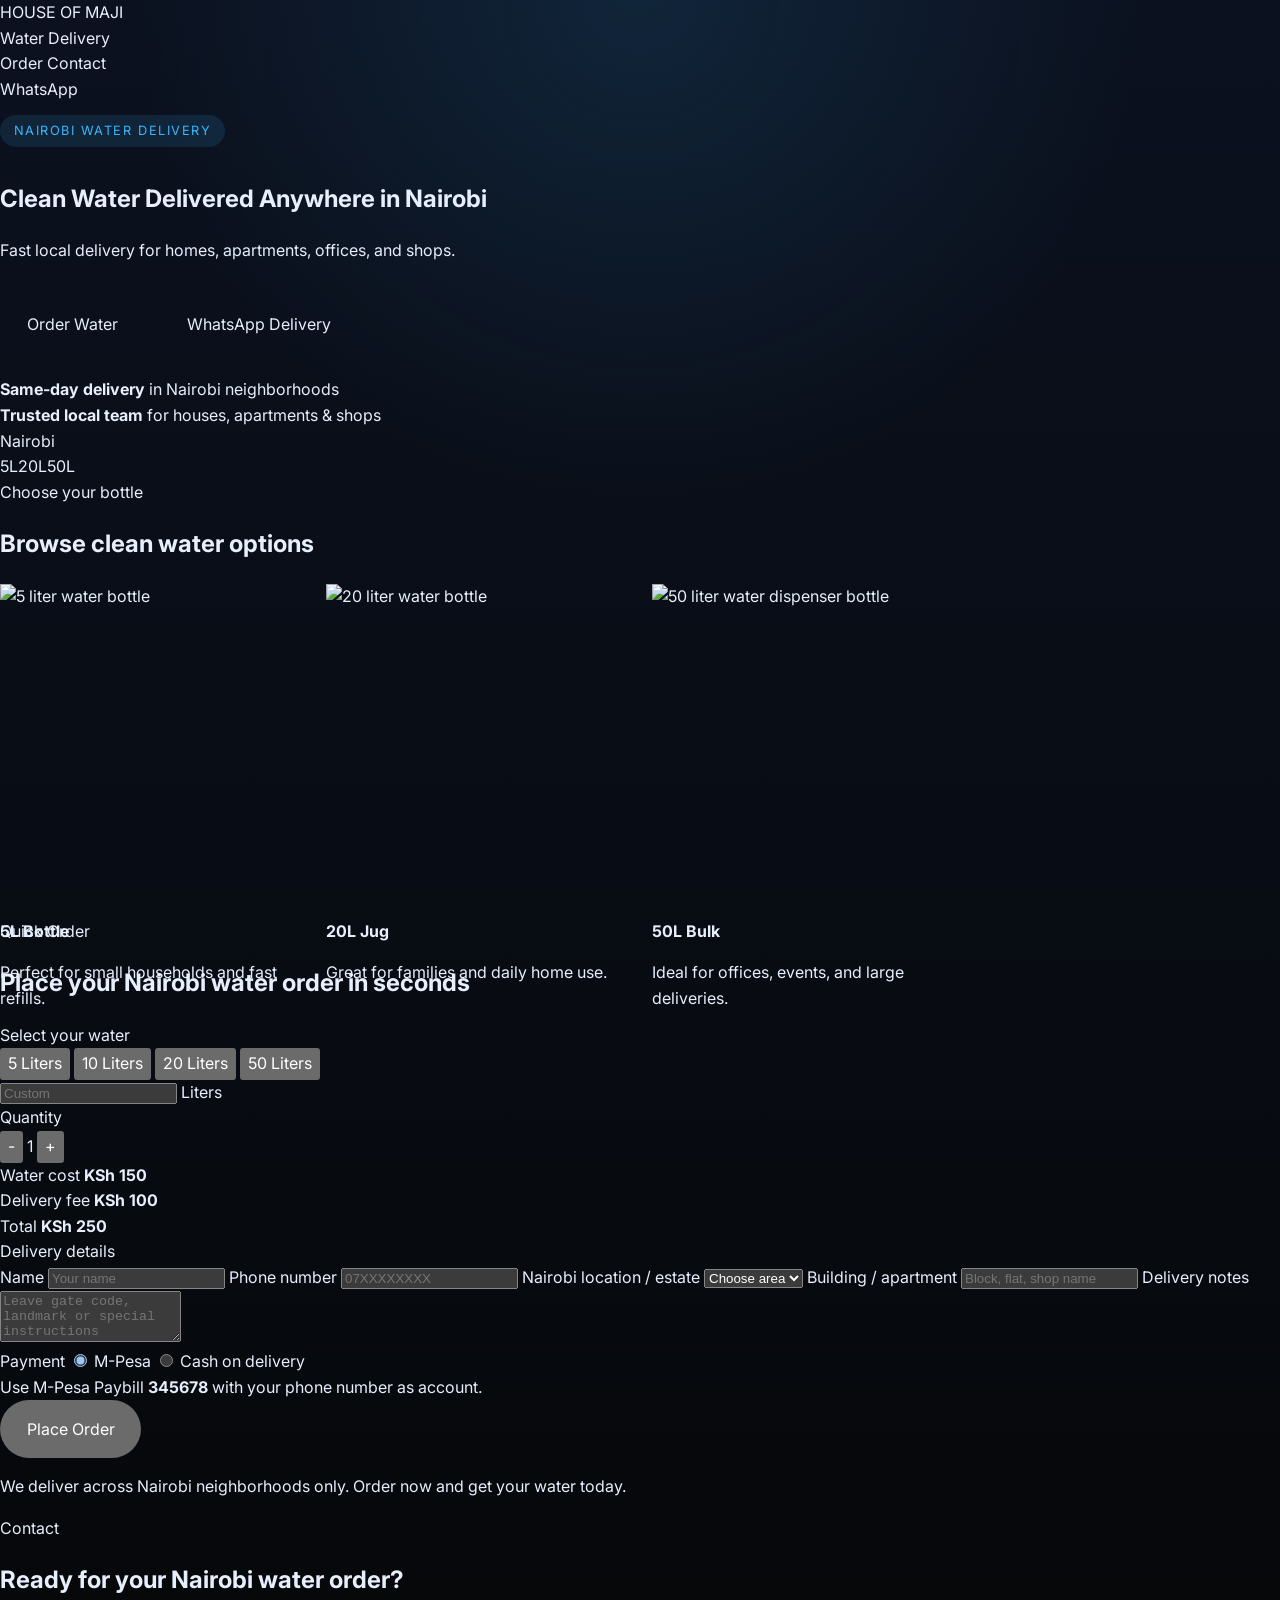
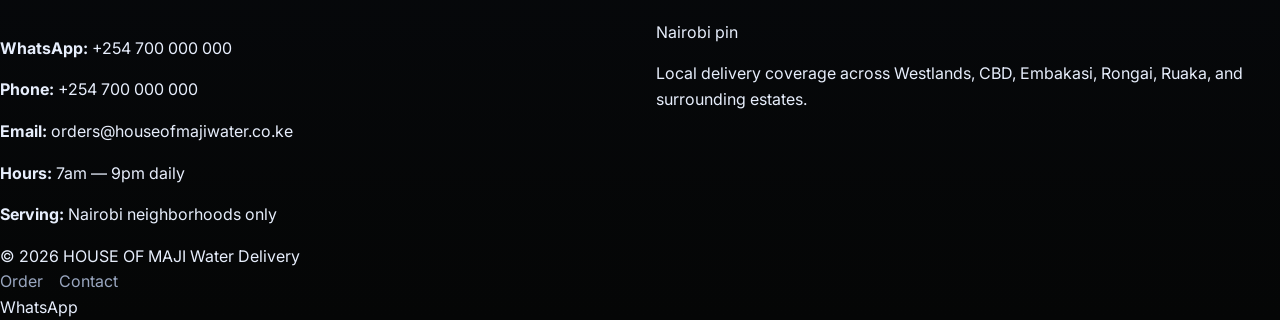
==== index.html @ 7a9619ed "first commit" ====
<!DOCTYPE html>
<html lang="en">
<head>
  <meta charset="UTF-8" />
  <meta name="viewport" content="width=device-width, initial-scale=1.0" />
  <meta name="description" content="Order clean water delivery across Nairobi with fast same-day service and easy M-Pesa or cash payment." />
  <title>HOUSE OF MAJI Water Delivery | Nairobi</title>
  <link rel="preconnect" href="https://fonts.googleapis.com" />
  <link rel="preconnect" href="https://fonts.gstatic.com" crossorigin />
  <link href="https://fonts.googleapis.com/css2?family=Inter:wght@400;500;600;700;800&display=swap" rel="stylesheet" />
  <link rel="stylesheet" href="styles.css" />
</head>
<body>
  <div class="page-shell">
    <header class="site-header">
      <div class="brand-row">
        <div class="brand-logo">HOUSE OF MAJI</div>
        <div class="brand-tag">Water Delivery</div>
      </div>
      <nav class="top-nav">
        <a href="#order">Order</a>
        <a href="#contact">Contact</a>
      </nav>
      <div class="header-actions">
        <a class="whatsapp-btn" href="https://wa.me/254700000000" target="_blank" rel="noreferrer">WhatsApp</a>
      </div>
    </header>

    <main>
      <section class="hero-section" id="hero">
        <div class="hero-copy">
          <p class="eyebrow">Nairobi water delivery</p>
          <h1>Clean Water Delivered Anywhere in Nairobi</h1>
          <p class="hero-text">Fast local delivery for homes, apartments, offices, and shops.</p>
          <div class="hero-actions">
            <a class="button primary" href="#order">Order Water</a>
            <a class="button secondary" href="https://wa.me/254700000000" target="_blank" rel="noreferrer">WhatsApp Delivery</a>
          </div>
          <div class="hero-highlights">
            <div><strong>Same-day delivery</strong> in Nairobi neighborhoods</div>
            <div><strong>Trusted local team</strong> for houses, apartments & shops</div>
          </div>
        </div>
        <div class="hero-visual">
          <div class="visual-card">
            <div class="visual-map">Nairobi</div>
            <div class="visual-packages">
              <span>5L</span><span>20L</span><span>50L</span>
            </div>
            <div class="visual-rider"></div>
          </div>
        </div>
      </section>

      <section class="gallery-section">
        <div class="section-heading">
          <span>Choose your bottle</span>
          <h2>Browse clean water options</h2>
        </div>
        <div class="gallery-grid">
          <article class="gallery-card active" data-liters="5">
            <img src="https://images.pexels.com/photos/1712110/pexels-photo-1712110.jpeg?auto=compress&cs=tinysrgb&w=800" alt="5 liter water bottle" loading="lazy" />
            <div class="gallery-copy">
              <strong>5L Bottle</strong>
              <p>Perfect for small households and fast refills.</p>
            </div>
          </article>
          <article class="gallery-card" data-liters="20">
            <img src="https://images.pexels.com/photos/265974/pexels-photo-265974.jpeg?auto=compress&cs=tinysrgb&w=800" alt="20 liter water bottle" loading="lazy" />
            <div class="gallery-copy">
              <strong>20L Jug</strong>
              <p>Great for families and daily home use.</p>
            </div>
          </article>
          <article class="gallery-card" data-liters="50">
            <img src="https://images.pexels.com/photos/163038/pexels-photo-163038.jpeg?auto=compress&cs=tinysrgb&w=800" alt="50 liter water dispenser bottle" loading="lazy" />
            <div class="gallery-copy">
              <strong>50L Bulk</strong>
              <p>Ideal for offices, events, and large deliveries.</p>
            </div>
          </article>
        </div>
      </section>

      <section class="order-section" id="order">
        <div class="section-heading">
          <span>Quick Order</span>
          <h2>Place your Nairobi water order in seconds</h2>
        </div>
        <div class="order-grid">
          <div class="order-panel glass-card">
            <div class="panel-title">Select your water</div>
            <div class="liters-grid">
              <button class="liters-btn active" data-liters="5">5 Liters</button>
              <button class="liters-btn" data-liters="10">10 Liters</button>
              <button class="liters-btn" data-liters="20">20 Liters</button>
              <button class="liters-btn" data-liters="50">50 Liters</button>
              <div class="custom-field">
                <input type="number" id="customLiters" min="1" placeholder="Custom" />
                <span>Liters</span>
              </div>
            </div>
            <div class="quantity-control">
              <span>Quantity</span>
              <div>
                <button class="qty-btn" id="qtyMinus">-</button>
                <span id="qtyValue">1</span>
                <button class="qty-btn" id="qtyPlus">+</button>
              </div>
            </div>

            <div class="price-summary">
              <div>
                <span>Water cost</span>
                <strong id="waterPrice">KSh 150</strong>
              </div>
              <div>
                <span>Delivery fee</span>
                <strong id="deliveryFee">KSh 100</strong>
              </div>
              <div class="total-row">
                <span>Total</span>
                <strong id="orderTotal">KSh 250</strong>
              </div>
            </div>
          </div>

          <form class="form-panel glass-card" id="orderForm">
            <div class="panel-title">Delivery details</div>
            <label>
              Name
              <input type="text" id="customerName" placeholder="Your name" required />
            </label>
            <label>
              Phone number
              <input type="tel" id="customerPhone" placeholder="07XXXXXXXX" required />
            </label>
            <label>
              Nairobi location / estate
              <select id="locationSelect" required>
                <option value="">Choose area</option>
                <option>Westlands</option>
                <option>Kilimani</option>
                <option>Kileleshwa</option>
                <option>Kasarani</option>
                <option>Embakasi</option>
                <option>Rongai</option>
                <option>South B</option>
                <option>South C</option>
                <option>Ruaka</option>
                <option>Ruiru</option>
                <option>Syokimau</option>
                <option>Kitengela</option>
              </select>
            </label>
            <label>
              Building / apartment
              <input type="text" id="buildingInfo" placeholder="Block, flat, shop name" />
            </label>
            <label>
              Delivery notes
              <textarea id="deliveryNotes" rows="3" placeholder="Leave gate code, landmark or special instructions"></textarea>
            </label>

            <div class="payment-options">
              <span>Payment</span>
              <label class="option-label"><input type="radio" name="payment" value="mpesa" checked /> M-Pesa</label>
              <label class="option-label"><input type="radio" name="payment" value="cash" /> Cash on delivery</label>
            </div>
            <div class="payment-info" id="paymentInfo">
              Use M-Pesa Paybill <strong>345678</strong> with your phone number as account.
            </div>

            <button type="submit" class="button primary full">Place Order</button>
            <p class="order-note">We deliver across Nairobi neighborhoods only. Order now and get your water today.</p>
            <div id="orderFeedback" class="order-feedback"></div>
          </form>
        </div>
      </section>

      <section class="contact-section" id="contact">
        <div class="section-heading">
          <span>Contact</span>
          <h2>Ready for your Nairobi water order?</h2>
        </div>
        <div class="contact-grid glass-card">
          <div>
            <p><strong>WhatsApp:</strong> <a href="https://wa.me/254700000000" target="_blank" rel="noreferrer">+254 700 000 000</a></p>
            <p><strong>Phone:</strong> +254 700 000 000</p>
            <p><strong>Email:</strong> orders@houseofmajiwater.co.ke</p>
            <p><strong>Hours:</strong> 7am — 9pm daily</p>
            <p><strong>Serving:</strong> Nairobi neighborhoods only</p>
          </div>
          <div class="contact-map">
            <div class="map-pin-large">Nairobi pin</div>
            <p>Local delivery coverage across Westlands, CBD, Embakasi, Rongai, Ruaka, and surrounding estates.</p>
          </div>
        </div>
      </section>

    </main>

    <footer class="site-footer">
      <div>© 2026 HOUSE OF MAJI Water Delivery</div>
      <div class="footer-links">
        <a href="#order">Order</a>
        <a href="#contact">Contact</a>
      </div>
    </footer>

    <a class="floating-whatsapp" href="https://wa.me/254700000000" target="_blank" rel="noreferrer">WhatsApp</a>
  </div>
  <script src="script.js"></script>
</body>
</html>
---- styles.css ----
* {
  box-sizing: border-box;
}

:root {
  color-scheme: dark;
  font-family: 'Inter', sans-serif;
  background: #050606;
  color: #e7eefc;
  font-size: 16px;
  line-height: 1.6;
  --bg: #050606;
  --surface: rgba(18,24,36,0.95);
  --surface-soft: rgba(25,32,48,0.85);
  --text: #f4f8ff;
  --muted: #9aa7c0;
  --accent: #38b6ff;
  --accent-soft: rgba(56,182,255,0.18);
  --border: rgba(255,255,255,0.08);
}

html {
  scroll-behavior: smooth;
}

body {
  margin: 0;
  min-height: 100vh;
  background: radial-gradient(circle at top, rgba(56,182,255,0.12), transparent 25%), linear-gradient(180deg, #0b111f 0%, #050606 100%);
}

img {
  max-width: 100%;
  display: block;
}

a {
  color: inherit;
  text-decoration: none;
}

button,
a.button {
  font: inherit;
}

.container {
  width: min(1120px, calc(100% - 2rem));
  margin: 0 auto;
}

.topbar {
  position: sticky;
  top: 0;
  z-index: 20;
  backdrop-filter: blur(18px);
  background: rgba(5,6,6,0.88);
  border-bottom: 1px solid rgba(255,255,255,0.08);
}

.header-inner {
  display: flex;
  align-items: center;
  justify-content: space-between;
  gap: 1rem;
  padding: 1rem 0;
}

.brand {
  font-family: 'Space Grotesk', sans-serif;
  font-size: 1.2rem;
  letter-spacing: 0.15em;
  text-transform: uppercase;
  color: #ffffff;
}

.nav-links {
  display: flex;
  gap: 1.4rem;
  flex-wrap: wrap;
  align-items: center;
}

.nav-links a {
  color: var(--muted);
  transition: color 0.25s ease;
}

.nav-links a:hover {
  color: var(--accent);
}

button.button,
a.button {
  display: inline-flex;
  align-items: center;
  justify-content: center;
  padding: 0.95rem 1.6rem;
  border-radius: 999px;
  border: 1px solid transparent;
  transition: transform 0.25s ease, background 0.25s ease, border-color 0.25s ease;
  cursor: pointer;
}

.button-primary {
  background: linear-gradient(135deg, #2a92ff, #3dd1ff);
  color: #03060a;
}

.button-primary:hover {
  transform: translateY(-1px);
}

.button-secondary {
  background: transparent;
  border-color: rgba(56,182,255,0.28);
  color: var(--text);
}

.button-outline {
  background: transparent;
  border-color: rgba(255,255,255,0.16);
  color: var(--text);
}

.hero {
  padding: 6rem 0 4rem;
}

.hero-grid {
  display: grid;
  grid-template-columns: 1.1fr 0.9fr;
  gap: 2rem;
  align-items: center;
}

.eyebrow {
  display: inline-flex;
  padding: 0.35rem 0.85rem;
  border-radius: 999px;
  background: rgba(56,182,255,0.12);
  color: var(--accent);
  letter-spacing: 0.12em;
  text-transform: uppercase;
  font-size: 0.8rem;
}

.hero h1 {
  margin: 1.2rem 0 1rem;
  font-size: clamp(3rem, 5vw, 4.5rem);
  line-height: 0.95;
  letter-spacing: -0.04em;
}

.hero p {
  max-width: 34rem;
  color: var(--muted);
  font-size: 1.05rem;
}

.hero-actions {
  display: flex;
  flex-wrap: wrap;
  gap: 1rem;
  margin: 2rem 0 1.5rem;
}

.hero-features {
  display: grid;
  gap: 0.85rem;
  color: var(--muted);
}

.hero-features div {
  display: flex;
  gap: 0.75rem;
  align-items: center;
}

.hero-features div::before {
  content: '';
  width: 0.5rem;
  height: 0.5rem;
  border-radius: 50%;
  background: var(--accent);
}

.hero-card {
  background: var(--surface);
  border: 1px solid rgba(255,255,255,0.08);
  border-radius: 28px;
  overflow: hidden;
  box-shadow: 0 40px 70px rgba(0,0,0,0.35);
  transition: transform 0.35s ease;
}

.hero-card:hover {
  transform: translateY(-6px);
}

.hero-card-image {
  position: relative;
  overflow: hidden;
}

.hero-card-image img {
  width: 100%;
  height: 100%;
  object-fit: cover;
  display: block;
}

.hero-card-stats {
  display: grid;
  gap: 0.75rem;
  padding: 1.4rem 1.5rem;
  background: rgba(8,11,18,0.95);
}

.hero-card-stats div {
  display: flex;
  justify-content: space-between;
  color: var(--text);
  font-weight: 500;
}

.section {
  padding: 5rem 0;
}

.section-light {
  background: #070a0f;
}

.section-dark {
  background: #050606;
}

.section-panel {
  background: #070a0f;
}

.section-head {
  text-align: center;
  max-width: 760px;
  margin: 0 auto 3rem;
}

.section-head span {
  display: block;
  color: var(--accent);
  text-transform: uppercase;
  letter-spacing: 0.2em;
  font-size: 0.8rem;
}

.section-head h2 {
  margin: 1rem 0 0.75rem;
  font-size: clamp(2rem, 3vw, 3rem);
}

.section-head p {
  color: var(--muted);
}

.services-grid,
.pricing-grid,
.testimonials-grid,
.gallery-grid {
  display: grid;
  gap: 1.5rem;
}

.services-grid {
  grid-template-columns: repeat(auto-fit, minmax(220px, 1fr));
}

.service-card {
  padding: 1.8rem;
  border-radius: 24px;
  background: rgba(255,255,255,0.02);
  border: 1px solid rgba(255,255,255,0.06);
  box-shadow: inset 0 0 0 1px rgba(255,255,255,0.02);
  transition: transform 0.28s ease, border-color 0.28s ease;
}

.service-card:hover {
  transform: translateY(-5px);
  border-color: rgba(56,182,255,0.28);
}

.service-card h3 {
  margin-top: 0;
}

.service-card p {
  color: var(--muted);
}

.about-grid {
  display: grid;
  grid-template-columns: 1.2fr 0.8fr;
  gap: 2rem;
  align-items: center;
}

.about-grid span,
.contact-card span {
  display: inline-flex;
  margin-bottom: 0.9rem;
  color: var(--accent);
  text-transform: uppercase;
  letter-spacing: 0.18em;
  font-size: 0.75rem;
}

.about-grid h2,
.contact-card h2 {
  margin: 0;
  font-size: clamp(2rem, 3vw, 2.8rem);
}

.about-grid p {
  color: var(--muted);
  max-width: 38rem;
}

.about-quickstats {
  display: grid;
  gap: 1rem;
}

.about-quickstats div {
  padding: 1.5rem;
  border-radius: 20px;
  background: rgba(255,255,255,0.03);
  border: 1px solid rgba(255,255,255,0.08);
}

.about-quickstats strong {
  display: block;
  font-size: 2rem;
  color: #ffffff;
}

.about-quickstats span {
  color: var(--muted);
}

.pricing-grid {
  grid-template-columns: repeat(auto-fit, minmax(180px, 1fr));
}

.pricing-card {
  padding: 1.8rem;
  border-radius: 24px;
  background: linear-gradient(180deg, rgba(255,255,255,0.04), rgba(255,255,255,0.02));
  border: 1px solid rgba(255,255,255,0.08);
  transition: transform 0.25s ease;
}

.pricing-card:hover {
  transform: translateY(-4px);
}

.pricing-card h3 {
  margin-bottom: 0.8rem;
}

.pricing-card p {
  color: var(--muted);
}

.gallery-grid {
  grid-template-columns: repeat(4, minmax(0, 1fr));
}

.gallery-grid figure {
  margin: 0;
  overflow: hidden;
  border-radius: 24px;
  background: #0d1320;
  position: relative;
}

.gallery-grid img {
  width: 100%;
  height: 100%;
  aspect-ratio: 4 / 3;
  object-fit: cover;
  transition: transform 0.4s ease;
}

.gallery-grid figure:hover img {
  transform: scale(1.05);
}

.gallery-grid figcaption {
  position: absolute;
  left: 1rem;
  bottom: 1rem;
  font-size: 0.95rem;
  color: #fff;
  background: rgba(0,0,0,0.42);
  padding: 0.55rem 0.9rem;
  border-radius: 999px;
}

.testimonials-grid {
  grid-template-columns: repeat(auto-fit, minmax(240px, 1fr));
}

.testimonial-card {
  background: rgba(255,255,255,0.02);
  border: 1px solid rgba(255,255,255,0.08);
  border-radius: 24px;
  padding: 2rem;
  color: var(--muted);
  transition: transform 0.25s ease;
}

.testimonial-card:hover {
  transform: translateY(-4px);
}

.testimonial-card p {
  margin: 0 0 1.2rem;
  color: #f0f5ff;
}

.testimonial-card strong {
  display: block;
  color: var(--text);
}

.contact-grid {
  display: grid;
  grid-template-columns: 1fr 1fr;
  gap: 2rem;
}

.contact-card {
  padding: 2rem;
  border-radius: 28px;
  background: rgba(255,255,255,0.03);
  border: 1px solid rgba(255,255,255,0.08);
}

.contact-card h2 {
  margin-bottom: 1rem;
}

.contact-card p {
  color: var(--muted);
  max-width: 32rem;
}

.contact-details {
  display: grid;
  gap: 1rem;
  margin-top: 1.8rem;
}

.contact-details div {
  display: grid;
  gap: 0.3rem;
}

.contact-details strong {
  color: #ffffff;
}

.contact-details a,
.contact-details span {
  color: var(--muted);
}

.map-frame {
  min-height: 420px;
  border-radius: 28px;
  overflow: hidden;
  border: 1px solid rgba(255,255,255,0.08);
}

.map-frame iframe {
  width: 100%;
  height: 100%;
  border: 0;
}

.whatsapp-float {
  position: fixed;
  right: 1.25rem;
  bottom: 1.25rem;
  z-index: 25;
  background: linear-gradient(135deg, #2a92ff, #3dd1ff);
  color: #03060a;
  border-radius: 999px;
  padding: 0.95rem 1.2rem;
  text-transform: uppercase;
  font-size: 0.9rem;
  letter-spacing: 0.08em;
  box-shadow: 0 20px 45px rgba(0,0,0,0.25);
}

.footer {
  padding: 2rem 0 1rem;
}

.footer-grid {
  display: grid;
  gap: 1.5rem;
  grid-template-columns: 1.4fr 1fr 1fr;
  align-items: start;
}

.footer-grid p {
  max-width: 28rem;
  color: var(--muted);
}

.footer-links,
.social-links {
  display: flex;
  flex-wrap: wrap;
  gap: 1rem;
}

.footer-links a,
.social-links a {
  color: var(--muted);
}

.footer-links a:hover,
.social-links a:hover {
  color: var(--accent);
}

.footer-note {
  margin-top: 1.5rem;
  text-align: center;
  color: var(--muted);
}

.loader {
  position: fixed;
  inset: 0;
  z-index: 999;
  display: flex;
  flex-direction: column;
  align-items: center;
  justify-content: center;
  gap: 1rem;
  background: #050606;
  color: var(--text);
  transition: opacity 0.45s ease, visibility 0.45s ease;
}

.loader-hidden {
  opacity: 0;
  visibility: hidden;
}

.loader-ring {
  width: 4rem;
  height: 4rem;
  border: 4px solid rgba(255,255,255,0.08);
  border-top-color: var(--accent);
  border-radius: 50%;
  animation: spin 1.1s linear infinite;
}

@keyframes spin {
  to { transform: rotate(360deg); }
}

@media (max-width: 980px) {
  .hero-grid,
  .about-grid,
  .contact-grid {
    grid-template-columns: 1fr;
  }

  .gallery-grid {
    grid-template-columns: repeat(2, minmax(0, 1fr));
  }
}

@media (max-width: 720px) {
  .header-inner {
    flex-direction: column;
    align-items: stretch;
  }

  .nav-links {
    justify-content: center;
  }

  .button-primary,
  .button-secondary,
  .button-outline {
    width: 100%;
  }

  .section {
    padding: 3.5rem 0;
  }

  .services-grid,
  .pricing-grid,
  .testimonials-grid {
    grid-template-columns: 1fr;
  }

  .gallery-grid {
    grid-template-columns: 1fr;
  }

  .footer-grid {
    grid-template-columns: 1fr;
  }
}
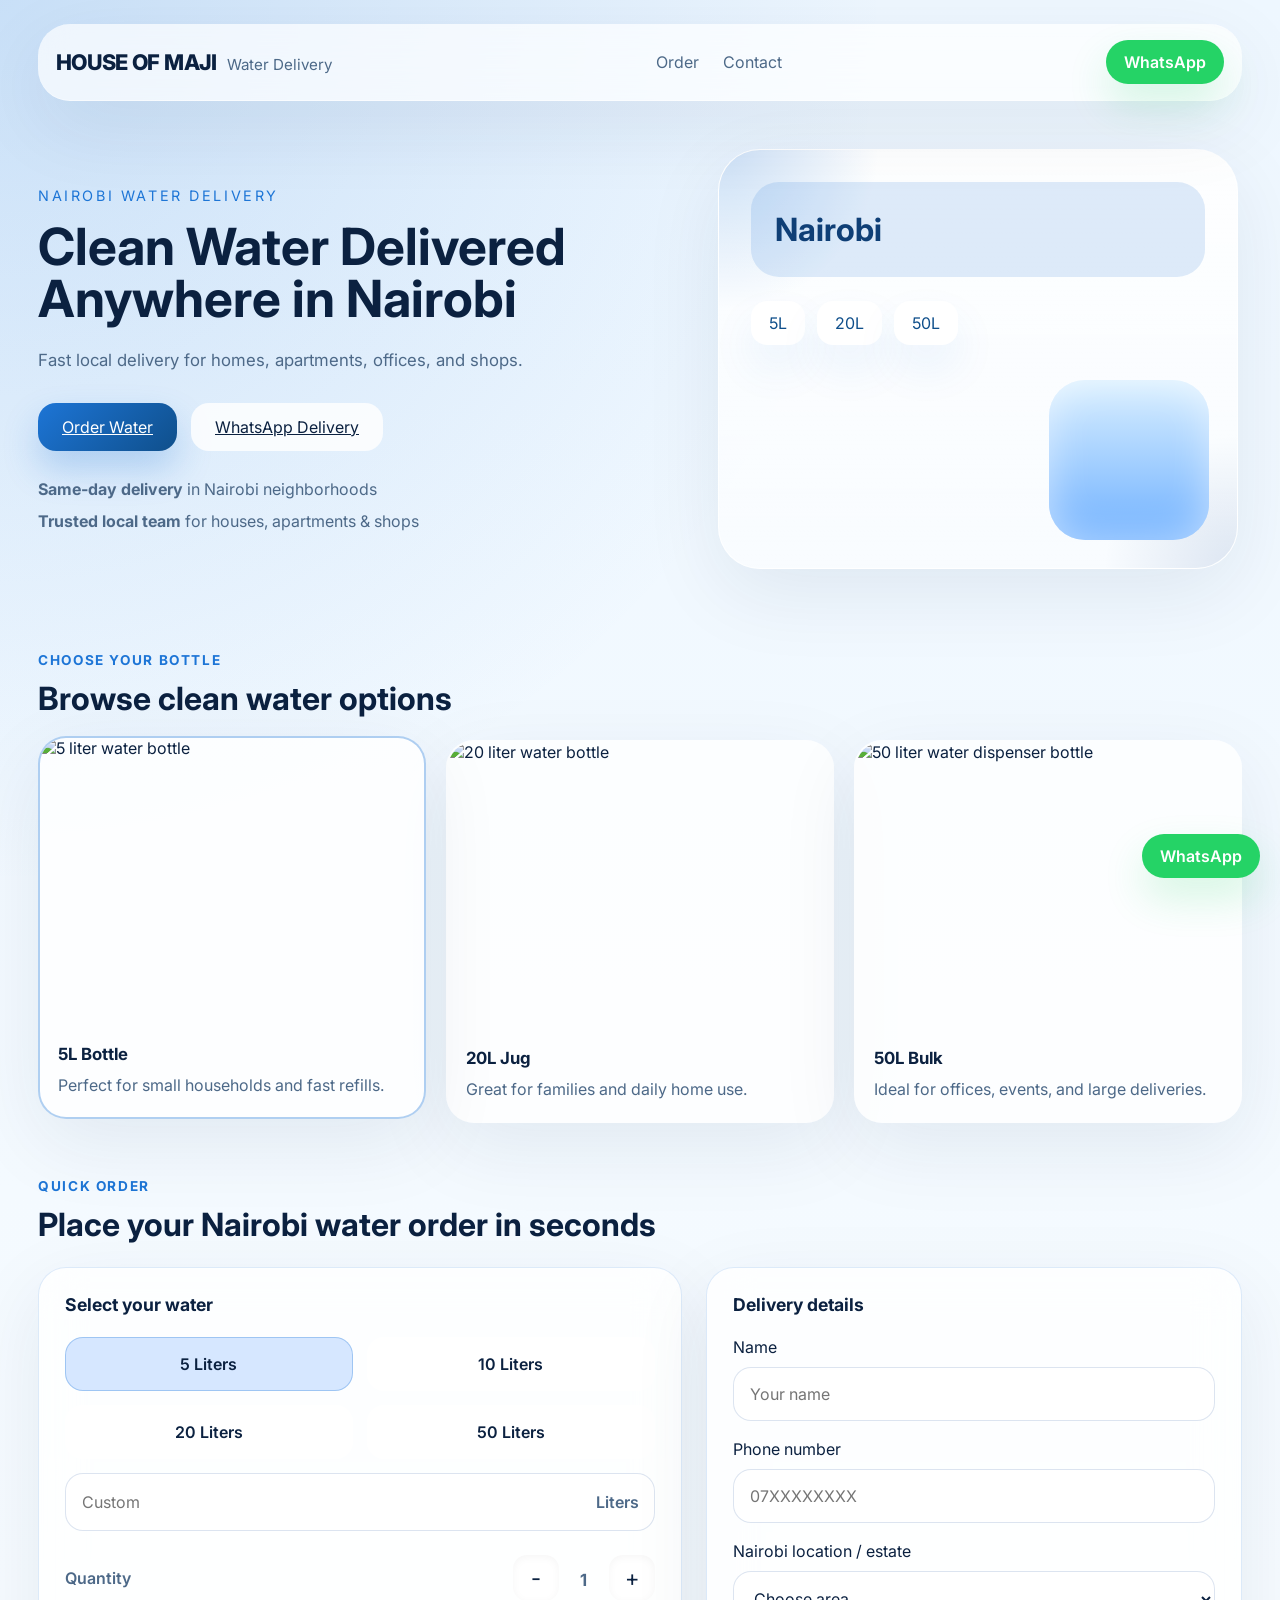
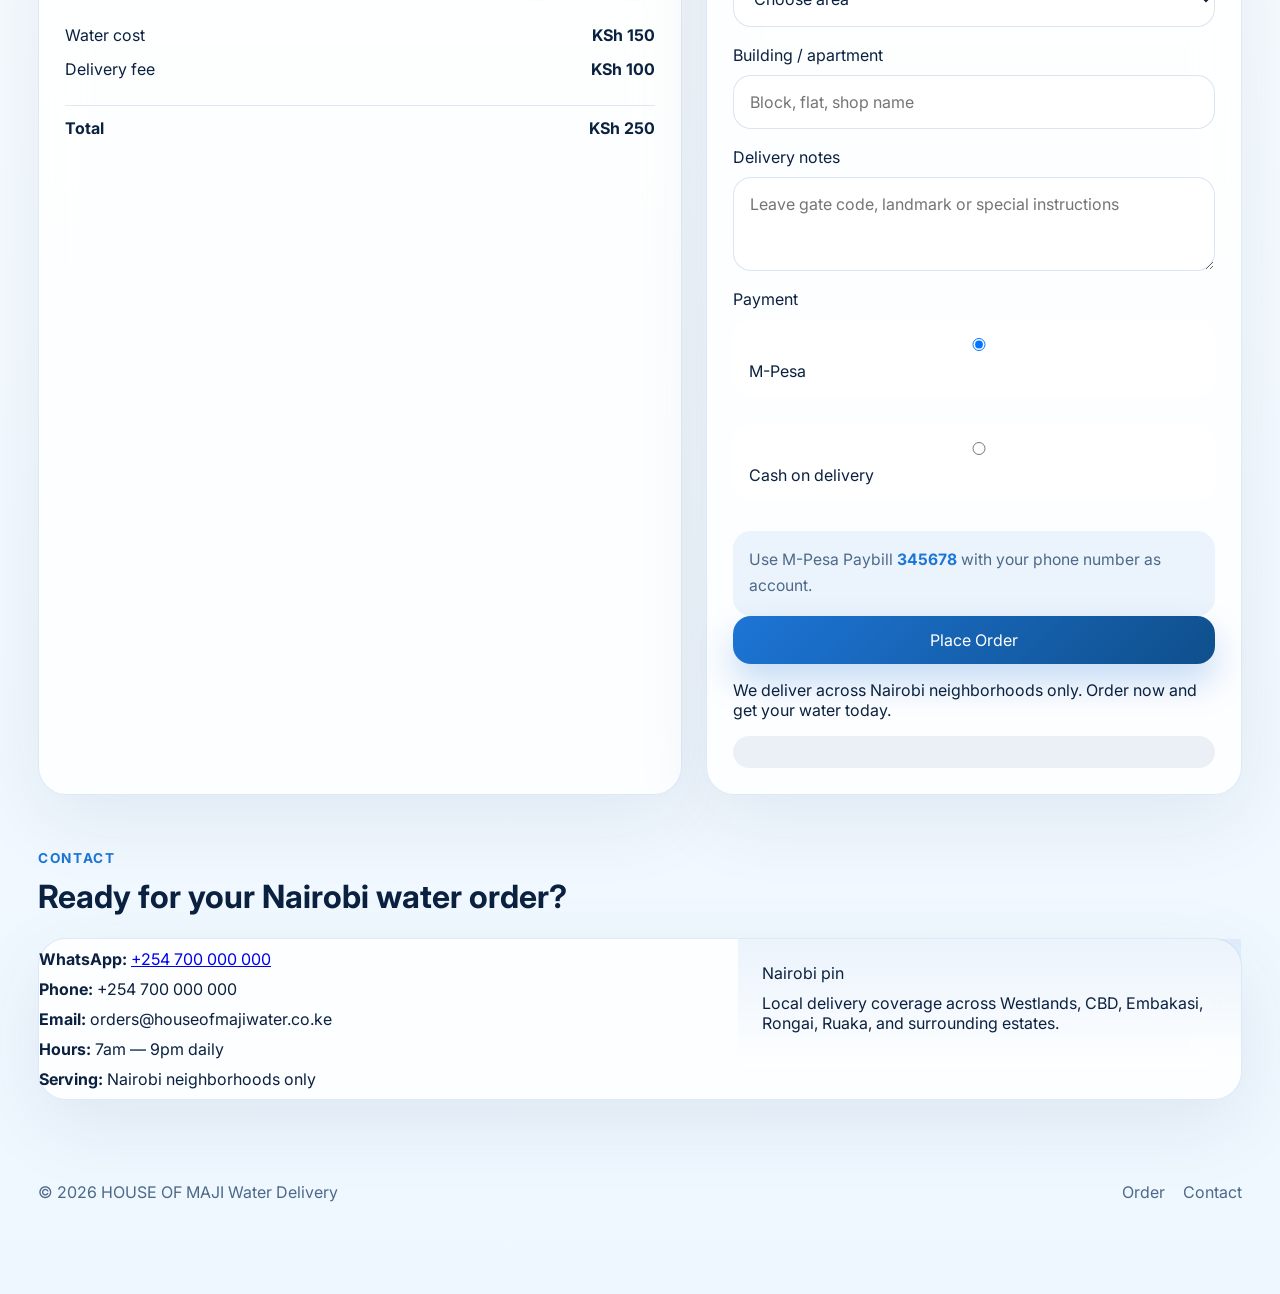
==== commit 78a91336: "update" ====
--- a/index.html
+++ b/index.html
@@ -66,7 +66,7 @@
             </div>
           </article>
           <article class="gallery-card" data-liters="20">
-            <img src="https://images.pexels.com/photos/265974/pexels-photo-265974.jpeg?auto=compress&cs=tinysrgb&w=800" alt="20 liter water bottle" loading="lazy" />
+            <img src="" alt="20 liter water bottle" loading="lazy" />
             <div class="gallery-copy">
               <strong>20L Jug</strong>
               <p>Great for families and daily home use.</p>
--- a/styles.css
+++ b/styles.css
@@ -1,622 +1,614 @@
+:root {
+  color-scheme: light;
+  --bg: #eef7ff;
+  --surface: rgba(255, 255, 255, 0.82);
+  --surface-strong: rgba(255, 255, 255, 0.95);
+  --text: #0b2140;
+  --text-muted: #4d6988;
+  --primary: #1d75d6;
+  --primary-soft: #d6e7ff;
+  --accent: #0f4f8b;
+  --border: rgba(29, 117, 214, 0.15);
+  --shadow: 0 24px 80px rgba(6, 34, 72, 0.08);
+  --radius: 28px;
+}
+
 * {
   box-sizing: border-box;
 }
 
-:root {
-  color-scheme: dark;
-  font-family: 'Inter', sans-serif;
-  background: #050606;
-  color: #e7eefc;
-  font-size: 16px;
-  line-height: 1.6;
-  --bg: #050606;
-  --surface: rgba(18,24,36,0.95);
-  --surface-soft: rgba(25,32,48,0.85);
-  --text: #f4f8ff;
-  --muted: #9aa7c0;
-  --accent: #38b6ff;
-  --accent-soft: rgba(56,182,255,0.18);
-  --border: rgba(255,255,255,0.08);
-}
-
 html {
   scroll-behavior: smooth;
 }
 
 body {
   margin: 0;
-  min-height: 100vh;
-  background: radial-gradient(circle at top, rgba(56,182,255,0.12), transparent 25%), linear-gradient(180deg, #0b111f 0%, #050606 100%);
-}
-
-img {
-  max-width: 100%;
-  display: block;
-}
-
-a {
-  color: inherit;
-  text-decoration: none;
+  font-family: 'Inter', sans-serif;
+  background: radial-gradient(circle at top left, rgba(29, 117, 214, 0.18), transparent 28%),
+    linear-gradient(180deg, var(--bg) 0%, #f6fbff 55%, var(--bg) 100%);
+  color: var(--text);
 }
 
 button,
-a.button {
+input,
+textarea,
+select {
   font: inherit;
 }
 
-.container {
-  width: min(1120px, calc(100% - 2rem));
+.page-shell {
+  max-width: 1240px;
   margin: 0 auto;
-}
-
-.topbar {
+  padding: 24px 18px 80px;
+}
+
+.site-header {
+  display: flex;
+  align-items: center;
+  justify-content: space-between;
+  gap: 16px;
   position: sticky;
   top: 0;
   z-index: 20;
   backdrop-filter: blur(18px);
-  background: rgba(5,6,6,0.88);
-  border-bottom: 1px solid rgba(255,255,255,0.08);
-}
-
-.header-inner {
-  display: flex;
-  align-items: center;
-  justify-content: space-between;
-  gap: 1rem;
-  padding: 1rem 0;
-}
-
-.brand {
-  font-family: 'Space Grotesk', sans-serif;
-  font-size: 1.2rem;
-  letter-spacing: 0.15em;
+  background: rgba(255, 255, 255, 0.68);
+  border-bottom: 1px solid rgba(255, 255, 255, 0.55);
+  padding: 16px 18px;
+  border-radius: 32px;
+  box-shadow: var(--shadow);
+}
+
+:root.dark .site-header {
+  background: rgba(8, 24, 33, 0.86);
+  border-color: rgba(255, 255, 255, 0.08);
+}
+
+.brand-row {
+  display: flex;
+  align-items: baseline;
+  gap: 10px;
+}
+
+.brand-logo {
+  font-size: 1.35rem;
+  font-weight: 800;
+  letter-spacing: -0.03em;
+}
+
+.brand-tag {
+  color: var(--text-muted);
+  font-size: 0.95rem;
+}
+
+.top-nav {
+  display: flex;
+  gap: 24px;
+  flex-wrap: wrap;
+}
+
+.top-nav a,
+.footer-links a {
+  color: var(--text-muted);
+  text-decoration: none;
+  transition: color 0.3s ease;
+}
+
+.top-nav a:hover,
+.footer-links a:hover {
+  color: var(--primary);
+}
+
+.header-actions {
+  display: flex;
+  gap: 12px;
+  align-items: center;
+}
+
+.button,
+.liters-btn,
+.qty-btn {
+  border: none;
+  cursor: pointer;
+}
+
+.icon-btn {
+  width: 46px;
+  height: 46px;
+  border-radius: 16px;
+  background: var(--surface);
+  display: grid;
+  place-items: center;
+  box-shadow: var(--shadow);
+}
+
+.whatsapp-btn,
+.floating-whatsapp {
+  display: inline-flex;
+  align-items: center;
+  justify-content: center;
+  gap: 8px;
+  text-decoration: none;
+  background: #25d366;
+  color: #fff;
+  border-radius: 999px;
+  padding: 12px 18px;
+  font-weight: 600;
+  box-shadow: 0 20px 40px rgba(37, 211, 102, 0.18);
+}
+
+.hero-section {
+  display: grid;
+  gap: 32px;
+  padding: 48px 0 28px;
+  align-items: center;
+}
+
+.hero-copy {
+  max-width: 600px;
+}
+
+.eyebrow {
+  margin: 0 0 16px;
   text-transform: uppercase;
-  color: #ffffff;
-}
-
-.nav-links {
-  display: flex;
-  gap: 1.4rem;
+  color: var(--primary);
+  font-size: 0.9rem;
+  letter-spacing: 0.18em;
+}
+
+h1 {
+  margin: 0;
+  font-size: clamp(2.6rem, 4vw, 4.6rem);
+  line-height: 1.02;
+}
+
+.hero-text {
+  margin: 20px 0 28px;
+  max-width: 520px;
+  color: var(--text-muted);
+  font-size: 1.05rem;
+  line-height: 1.8;
+}
+
+.hero-actions {
+  display: flex;
+  gap: 14px;
   flex-wrap: wrap;
-  align-items: center;
-}
-
-.nav-links a {
-  color: var(--muted);
-  transition: color 0.25s ease;
-}
-
-.nav-links a:hover {
-  color: var(--accent);
-}
-
-button.button,
-a.button {
+}
+
+.button {
   display: inline-flex;
   align-items: center;
   justify-content: center;
-  padding: 0.95rem 1.6rem;
-  border-radius: 999px;
-  border: 1px solid transparent;
-  transition: transform 0.25s ease, background 0.25s ease, border-color 0.25s ease;
-  cursor: pointer;
-}
-
-.button-primary {
-  background: linear-gradient(135deg, #2a92ff, #3dd1ff);
-  color: #03060a;
-}
-
-.button-primary:hover {
+  border-radius: 18px;
+  padding: 14px 24px;
+  transition: transform 0.2s ease, box-shadow 0.2s ease;
+}
+
+.button:hover {
   transform: translateY(-1px);
 }
 
-.button-secondary {
-  background: transparent;
-  border-color: rgba(56,182,255,0.28);
+.button.primary {
+  background: linear-gradient(135deg, var(--primary), var(--accent));
+  color: white;
+  box-shadow: 0 18px 35px rgba(29, 117, 214, 0.25);
+}
+
+.button.secondary {
+  background: var(--surface);
   color: var(--text);
 }
 
-.button-outline {
-  background: transparent;
-  border-color: rgba(255,255,255,0.16);
-  color: var(--text);
-}
-
-.hero {
-  padding: 6rem 0 4rem;
-}
-
-.hero-grid {
-  display: grid;
-  grid-template-columns: 1.1fr 0.9fr;
-  gap: 2rem;
-  align-items: center;
-}
-
-.eyebrow {
+.hero-highlights {
+  display: grid;
+  gap: 12px;
+  margin-top: 28px;
+  color: var(--text-muted);
+}
+
+
+.hero-visual {
+  display: flex;
+  justify-content: center;
+}
+
+.visual-card {
+  width: min(520px, 100%);
+  min-height: 420px;
+  border-radius: 42px;
+  background: linear-gradient(180deg, rgba(255,255,255,0.9), rgba(255,255,255,0.56));
+  box-shadow: var(--shadow);
+  border: 1px solid rgba(255,255,255,0.76);
+  padding: 32px;
+  position: relative;
+  overflow: hidden;
+}
+
+.visual-card::before {
+  content: '';
+  position: absolute;
+  inset: 0;
+  background: radial-gradient(circle at top left, rgba(29,117,214,0.22), transparent 24%),
+    radial-gradient(circle at bottom right, rgba(13, 66, 146, 0.12), transparent 20%);
+}
+
+.visual-map {
+  position: relative;
+  margin-bottom: 24px;
+  border-radius: 28px;
+  background: rgba(29, 117, 214, 0.14);
+  color: #0f3f76;
+  padding: 28px 24px;
+  font-size: 2rem;
+  font-weight: 700;
+  z-index: 1;
+}
+
+.visual-packages {
+  display: flex;
+  gap: 12px;
+  position: relative;
+  z-index: 1;
+}
+
+.visual-packages span {
+  background: #fff;
+  color: #0f4f8b;
+  border-radius: 16px;
+  padding: 12px 18px;
+  box-shadow: 0 22px 45px rgba(29, 117, 214, 0.08);
+}
+
+.visual-rider {
+  position: absolute;
+  right: 28px;
+  bottom: 28px;
+  width: 160px;
+  height: 160px;
+  border-radius: 36px;
+  background: linear-gradient(180deg, #d9efff 0%, #70b1ff 100%);
+  box-shadow: inset 0 0 40px rgba(255,255,255,0.55);
+}
+
+.section-heading {
+  margin-bottom: 24px;
+}
+
+.section-heading span {
   display: inline-flex;
-  padding: 0.35rem 0.85rem;
-  border-radius: 999px;
-  background: rgba(56,182,255,0.12);
-  color: var(--accent);
+  color: var(--primary);
+  font-weight: 700;
   letter-spacing: 0.12em;
+  font-size: 0.85rem;
   text-transform: uppercase;
-  font-size: 0.8rem;
-}
-
-.hero h1 {
-  margin: 1.2rem 0 1rem;
-  font-size: clamp(3rem, 5vw, 4.5rem);
-  line-height: 0.95;
-  letter-spacing: -0.04em;
-}
-
-.hero p {
-  max-width: 34rem;
-  color: var(--muted);
-  font-size: 1.05rem;
-}
-
-.hero-actions {
-  display: flex;
-  flex-wrap: wrap;
-  gap: 1rem;
-  margin: 2rem 0 1.5rem;
-}
-
-.hero-features {
-  display: grid;
-  gap: 0.85rem;
-  color: var(--muted);
-}
-
-.hero-features div {
-  display: flex;
-  gap: 0.75rem;
-  align-items: center;
-}
-
-.hero-features div::before {
-  content: '';
-  width: 0.5rem;
-  height: 0.5rem;
-  border-radius: 50%;
-  background: var(--accent);
-}
-
-.hero-card {
-  background: var(--surface);
-  border: 1px solid rgba(255,255,255,0.08);
+}
+
+.section-heading h2 {
+  margin: 12px 0 0;
+  font-size: clamp(1.85rem, 2.5vw, 2.7rem);
+  line-height: 1.1;
+}
+
+.gallery-section,
+.order-section,
+.contact-section {
+  margin-top: 52px;
+}
+
+.gallery-grid {
+  display: grid;
+  grid-template-columns: repeat(auto-fit, minmax(220px, 1fr));
+  gap: 20px;
+}
+
+.gallery-card {
   border-radius: 28px;
   overflow: hidden;
-  box-shadow: 0 40px 70px rgba(0,0,0,0.35);
-  transition: transform 0.35s ease;
-}
-
-.hero-card:hover {
-  transform: translateY(-6px);
-}
-
-.hero-card-image {
-  position: relative;
-  overflow: hidden;
-}
-
-.hero-card-image img {
+  cursor: pointer;
+  border: 2px solid transparent;
+  transition: transform 0.25s ease, border-color 0.25s ease, box-shadow 0.25s ease;
+  background: var(--surface);
+  box-shadow: var(--shadow);
+}
+
+.gallery-card:hover,
+.gallery-card.active {
+  transform: translateY(-4px);
+  border-color: rgba(29, 117, 214, 0.35);
+}
+
+.gallery-card img {
   width: 100%;
-  height: 100%;
-  object-fit: cover;
   display: block;
-}
-
-.hero-card-stats {
-  display: grid;
-  gap: 0.75rem;
-  padding: 1.4rem 1.5rem;
-  background: rgba(8,11,18,0.95);
-}
-
-.hero-card-stats div {
-  display: flex;
-  justify-content: space-between;
-  color: var(--text);
-  font-weight: 500;
-}
-
-.section {
-  padding: 5rem 0;
-}
-
-.section-light {
-  background: #070a0f;
-}
-
-.section-dark {
-  background: #050606;
-}
-
-.section-panel {
-  background: #070a0f;
-}
-
-.section-head {
-  text-align: center;
-  max-width: 760px;
-  margin: 0 auto 3rem;
-}
-
-.section-head span {
-  display: block;
-  color: var(--accent);
-  text-transform: uppercase;
-  letter-spacing: 0.2em;
-  font-size: 0.8rem;
-}
-
-.section-head h2 {
-  margin: 1rem 0 0.75rem;
-  font-size: clamp(2rem, 3vw, 3rem);
-}
-
-.section-head p {
-  color: var(--muted);
-}
-
-.services-grid,
-.pricing-grid,
-.testimonials-grid,
-.gallery-grid {
-  display: grid;
-  gap: 1.5rem;
-}
-
-.services-grid {
-  grid-template-columns: repeat(auto-fit, minmax(220px, 1fr));
-}
-
-.service-card {
-  padding: 1.8rem;
-  border-radius: 24px;
-  background: rgba(255,255,255,0.02);
-  border: 1px solid rgba(255,255,255,0.06);
-  box-shadow: inset 0 0 0 1px rgba(255,255,255,0.02);
-  transition: transform 0.28s ease, border-color 0.28s ease;
-}
-
-.service-card:hover {
-  transform: translateY(-5px);
-  border-color: rgba(56,182,255,0.28);
-}
-
-.service-card h3 {
-  margin-top: 0;
-}
-
-.service-card p {
-  color: var(--muted);
-}
-
-.about-grid {
-  display: grid;
-  grid-template-columns: 1.2fr 0.8fr;
-  gap: 2rem;
-  align-items: center;
-}
-
-.about-grid span,
-.contact-card span {
-  display: inline-flex;
-  margin-bottom: 0.9rem;
-  color: var(--accent);
-  text-transform: uppercase;
-  letter-spacing: 0.18em;
-  font-size: 0.75rem;
-}
-
-.about-grid h2,
-.contact-card h2 {
-  margin: 0;
-  font-size: clamp(2rem, 3vw, 2.8rem);
-}
-
-.about-grid p {
-  color: var(--muted);
-  max-width: 38rem;
-}
-
-.about-quickstats {
-  display: grid;
-  gap: 1rem;
-}
-
-.about-quickstats div {
-  padding: 1.5rem;
-  border-radius: 20px;
-  background: rgba(255,255,255,0.03);
-  border: 1px solid rgba(255,255,255,0.08);
-}
-
-.about-quickstats strong {
-  display: block;
-  font-size: 2rem;
-  color: #ffffff;
-}
-
-.about-quickstats span {
-  color: var(--muted);
-}
-
-.pricing-grid {
-  grid-template-columns: repeat(auto-fit, minmax(180px, 1fr));
-}
-
-.pricing-card {
-  padding: 1.8rem;
-  border-radius: 24px;
-  background: linear-gradient(180deg, rgba(255,255,255,0.04), rgba(255,255,255,0.02));
-  border: 1px solid rgba(255,255,255,0.08);
-  transition: transform 0.25s ease;
-}
-
-.pricing-card:hover {
-  transform: translateY(-4px);
-}
-
-.pricing-card h3 {
-  margin-bottom: 0.8rem;
-}
-
-.pricing-card p {
-  color: var(--muted);
-}
-
-.gallery-grid {
-  grid-template-columns: repeat(4, minmax(0, 1fr));
-}
-
-.gallery-grid figure {
-  margin: 0;
-  overflow: hidden;
-  border-radius: 24px;
-  background: #0d1320;
-  position: relative;
-}
-
-.gallery-grid img {
-  width: 100%;
-  height: 100%;
   aspect-ratio: 4 / 3;
   object-fit: cover;
-  transition: transform 0.4s ease;
-}
-
-.gallery-grid figure:hover img {
-  transform: scale(1.05);
-}
-
-.gallery-grid figcaption {
+}
+
+.gallery-copy {
+  padding: 18px;
+}
+
+.gallery-copy strong {
+  display: block;
+  margin-bottom: 8px;
+  font-size: 1.05rem;
+}
+
+.gallery-copy p {
+  margin: 0;
+  color: var(--text-muted);
+  line-height: 1.7;
+}
+
+.order-grid {
+  display: grid;
+  gap: 24px;
+}
+
+
+
+.glass-card {
+  background: var(--surface);
+  border: 1px solid var(--border);
+  backdrop-filter: blur(22px);
+  border-radius: var(--radius);
+  box-shadow: var(--shadow);
+}
+
+.order-panel,
+.form-panel {
+  padding: 26px;
+}
+
+.panel-title {
+  margin: 0 0 22px;
+  font-size: 1.1rem;
+  font-weight: 700;
+}
+
+.liters-grid {
+  display: grid;
+  grid-template-columns: repeat(2, minmax(0, 1fr));
+  gap: 14px;
+}
+
+.liters-btn {
+  padding: 16px 0;
+  border-radius: 18px;
+  background: var(--surface-strong);
+  color: var(--text);
+  font-weight: 600;
+  border: 1px solid transparent;
+  transition: background 0.25s ease, border-color 0.25s ease;
+}
+
+.liters-btn.active {
+  background: var(--primary-soft);
+  border-color: rgba(29, 117, 214, 0.3);
+}
+
+.custom-field {
+  grid-column: 1 / -1;
+  position: relative;
+}
+
+.custom-field input {
+  width: 100%;
+  padding: 18px 18px 18px 16px;
+  border-radius: 18px;
+  border: 1px solid rgba(13, 66, 146, 0.14);
+  background: rgba(255,255,255,0.9);
+}
+
+.custom-field span {
   position: absolute;
-  left: 1rem;
-  bottom: 1rem;
-  font-size: 0.95rem;
-  color: #fff;
-  background: rgba(0,0,0,0.42);
-  padding: 0.55rem 0.9rem;
-  border-radius: 999px;
-}
-
-.testimonials-grid {
-  grid-template-columns: repeat(auto-fit, minmax(240px, 1fr));
-}
-
-.testimonial-card {
-  background: rgba(255,255,255,0.02);
-  border: 1px solid rgba(255,255,255,0.08);
-  border-radius: 24px;
-  padding: 2rem;
-  color: var(--muted);
-  transition: transform 0.25s ease;
-}
-
-.testimonial-card:hover {
-  transform: translateY(-4px);
-}
-
-.testimonial-card p {
-  margin: 0 0 1.2rem;
-  color: #f0f5ff;
-}
-
-.testimonial-card strong {
-  display: block;
+  right: 16px;
+  top: 50%;
+  transform: translateY(-50%);
+  color: var(--text-muted);
+  font-weight: 600;
+}
+
+.quantity-control {
+  display: flex;
+  justify-content: space-between;
+  align-items: center;
+  gap: 16px;
+  margin: 24px 0;
+}
+
+.quantity-control span {
+  color: var(--text-muted);
+  font-weight: 600;
+}
+
+.qty-btn {
+  width: 46px;
+  height: 46px;
+  border-radius: 14px;
+  background: var(--surface-strong);
   color: var(--text);
-}
-
+  font-size: 1.4rem;
+  box-shadow: inset 0 2px 8px rgba(0,0,0,0.04);
+}
+
+#qtyValue {
+  display: inline-flex;
+  min-width: 42px;
+  justify-content: center;
+  font-size: 1.05rem;
+  font-weight: 700;
+}
+
+.price-summary {
+  display: grid;
+  gap: 14px;
+}
+
+.price-summary div,
+.total-row {
+  display: flex;
+  justify-content: space-between;
+  align-items: center;
+}
+
+.total-row {
+  margin-top: 12px;
+  padding-top: 12px;
+  border-top: 1px solid rgba(13, 66, 146, 0.12);
+  font-weight: 700;
+}
+
+.form-panel label {
+  display: grid;
+  gap: 10px;
+  margin-bottom: 18px;
+  color: var(--text);
+}
+
+.form-panel input,
+.form-panel select,
+.form-panel textarea {
+  width: 100%;
+  border-radius: 18px;
+  border: 1px solid rgba(13, 66, 146, 0.14);
+  background: rgba(255,255,255,0.9);
+  padding: 16px;
+  color: var(--text);
+}
+
+.form-panel textarea {
+  resize: vertical;
+}
+
+.payment-options {
+  display: grid;
+  gap: 12px;
+  margin: 10px 0 14px;
+}
+
+.payment-info {
+  padding: 16px;
+  border-radius: 18px;
+  background: rgba(29, 117, 214, 0.08);
+  color: var(--text-muted);
+  line-height: 1.7;
+  font-size: 0.98rem;
+}
+
+.payment-info strong {
+  color: var(--primary);
+}
+
+.order-feedback {
+  margin-top: 16px;
+  padding: 16px;
+  border-radius: 18px;
+  background: rgba(13, 66, 146, 0.07);
+  color: var(--text);
+  font-weight: 600;
+}
+
+.order-feedback.error {
+  background: rgba(255, 93, 93, 0.12);
+  color: #c53030;
+}
+
+.option-label {
+  display: inline-flex;
+  align-items: center;
+  gap: 10px;
+  padding: 14px 16px;
+  border-radius: 16px;
+  background: var(--surface-strong);
+}
+
+.full {
+  width: 100%;
+}
 .contact-grid {
   display: grid;
-  grid-template-columns: 1fr 1fr;
-  gap: 2rem;
-}
-
-.contact-card {
-  padding: 2rem;
-  border-radius: 28px;
-  background: rgba(255,255,255,0.03);
-  border: 1px solid rgba(255,255,255,0.08);
-}
-
-.contact-card h2 {
-  margin-bottom: 1rem;
-}
-
-.contact-card p {
-  color: var(--muted);
-  max-width: 32rem;
-}
-
-.contact-details {
-  display: grid;
-  gap: 1rem;
-  margin-top: 1.8rem;
-}
-
-.contact-details div {
-  display: grid;
-  gap: 0.3rem;
-}
-
-.contact-details strong {
-  color: #ffffff;
-}
-
-.contact-details a,
-.contact-details span {
-  color: var(--muted);
-}
-
-.map-frame {
-  min-height: 420px;
-  border-radius: 28px;
-  overflow: hidden;
-  border: 1px solid rgba(255,255,255,0.08);
-}
-
-.map-frame iframe {
-  width: 100%;
-  height: 100%;
-  border: 0;
-}
-
-.whatsapp-float {
+  grid-template-columns: 1.25fr 0.9fr;
+  align-items: start;
+}
+
+.contact-grid p {
+  margin: 10px 0;
+}
+
+.contact-map {
+  background: linear-gradient(180deg, rgba(29,117,214,0.08), rgba(255,255,255,0.4));
+  padding: 24px;
+}
+
+.site-footer {
+  margin-top: 60px;
+  padding: 22px 0 12px;
+  display: flex;
+  justify-content: space-between;
+  flex-wrap: wrap;
+  gap: 14px;
+  color: var(--text-muted);
+}
+
+.footer-links {
+  display: flex;
+  flex-wrap: wrap;
+  gap: 18px;
+}
+
+.floating-whatsapp {
   position: fixed;
-  right: 1.25rem;
-  bottom: 1.25rem;
-  z-index: 25;
-  background: linear-gradient(135deg, #2a92ff, #3dd1ff);
-  color: #03060a;
-  border-radius: 999px;
-  padding: 0.95rem 1.2rem;
-  text-transform: uppercase;
-  font-size: 0.9rem;
-  letter-spacing: 0.08em;
-  box-shadow: 0 20px 45px rgba(0,0,0,0.25);
-}
-
-.footer {
-  padding: 2rem 0 1rem;
-}
-
-.footer-grid {
-  display: grid;
-  gap: 1.5rem;
-  grid-template-columns: 1.4fr 1fr 1fr;
-  align-items: start;
-}
-
-.footer-grid p {
-  max-width: 28rem;
-  color: var(--muted);
-}
-
-.footer-links,
-.social-links {
-  display: flex;
-  flex-wrap: wrap;
-  gap: 1rem;
-}
-
-.footer-links a,
-.social-links a {
-  color: var(--muted);
-}
-
-.footer-links a:hover,
-.social-links a:hover {
-  color: var(--accent);
-}
-
-.footer-note {
-  margin-top: 1.5rem;
-  text-align: center;
-  color: var(--muted);
-}
-
-.loader {
-  position: fixed;
-  inset: 0;
-  z-index: 999;
-  display: flex;
-  flex-direction: column;
-  align-items: center;
-  justify-content: center;
-  gap: 1rem;
-  background: #050606;
-  color: var(--text);
-  transition: opacity 0.45s ease, visibility 0.45s ease;
-}
-
-.loader-hidden {
-  opacity: 0;
-  visibility: hidden;
-}
-
-.loader-ring {
-  width: 4rem;
-  height: 4rem;
-  border: 4px solid rgba(255,255,255,0.08);
-  border-top-color: var(--accent);
-  border-radius: 50%;
-  animation: spin 1.1s linear infinite;
-}
-
-@keyframes spin {
-  to { transform: rotate(360deg); }
-}
-
-@media (max-width: 980px) {
-  .hero-grid,
-  .about-grid,
+  right: 20px;
+  bottom: 22px;
+  z-index: 30;
+}
+
+@media (min-width: 900px) {
+  .hero-section {
+    grid-template-columns: 1.1fr 0.9fr;
+  }
+  .order-grid {
+    grid-template-columns: 1.2fr 1fr;
+  }
+}
+
+@media (max-width: 850px) {
+  .site-header {
+    flex-direction: column;
+    align-items: stretch;
+  }
+
+  .top-nav {
+    justify-content: center;
+  }
+
   .contact-grid {
     grid-template-columns: 1fr;
   }
-
-  .gallery-grid {
-    grid-template-columns: repeat(2, minmax(0, 1fr));
-  }
-}
-
-@media (max-width: 720px) {
-  .header-inner {
+}
+
+@media (max-width: 620px) {
+  .page-shell {
+    padding: 18px 16px 60px;
+  }
+
+  .hero-actions,
+  .quantity-control {
     flex-direction: column;
     align-items: stretch;
   }
 
-  .nav-links {
-    justify-content: center;
-  }
-
-  .button-primary,
-  .button-secondary,
-  .button-outline {
-    width: 100%;
-  }
-
-  .section {
-    padding: 3.5rem 0;
-  }
-
-  .services-grid,
-  .pricing-grid,
-  .testimonials-grid {
-    grid-template-columns: 1fr;
-  }
-
-  .gallery-grid {
-    grid-template-columns: 1fr;
-  }
-
-  .footer-grid {
-    grid-template-columns: 1fr;
-  }
-}
+  .hero-highlights {
+    gap: 10px;
+  }
+
+  .visual-card {
+    min-height: 320px;
+    padding: 24px;
+  }
+
+  .panel-title {
+    font-size: 1rem;
+  }
+}
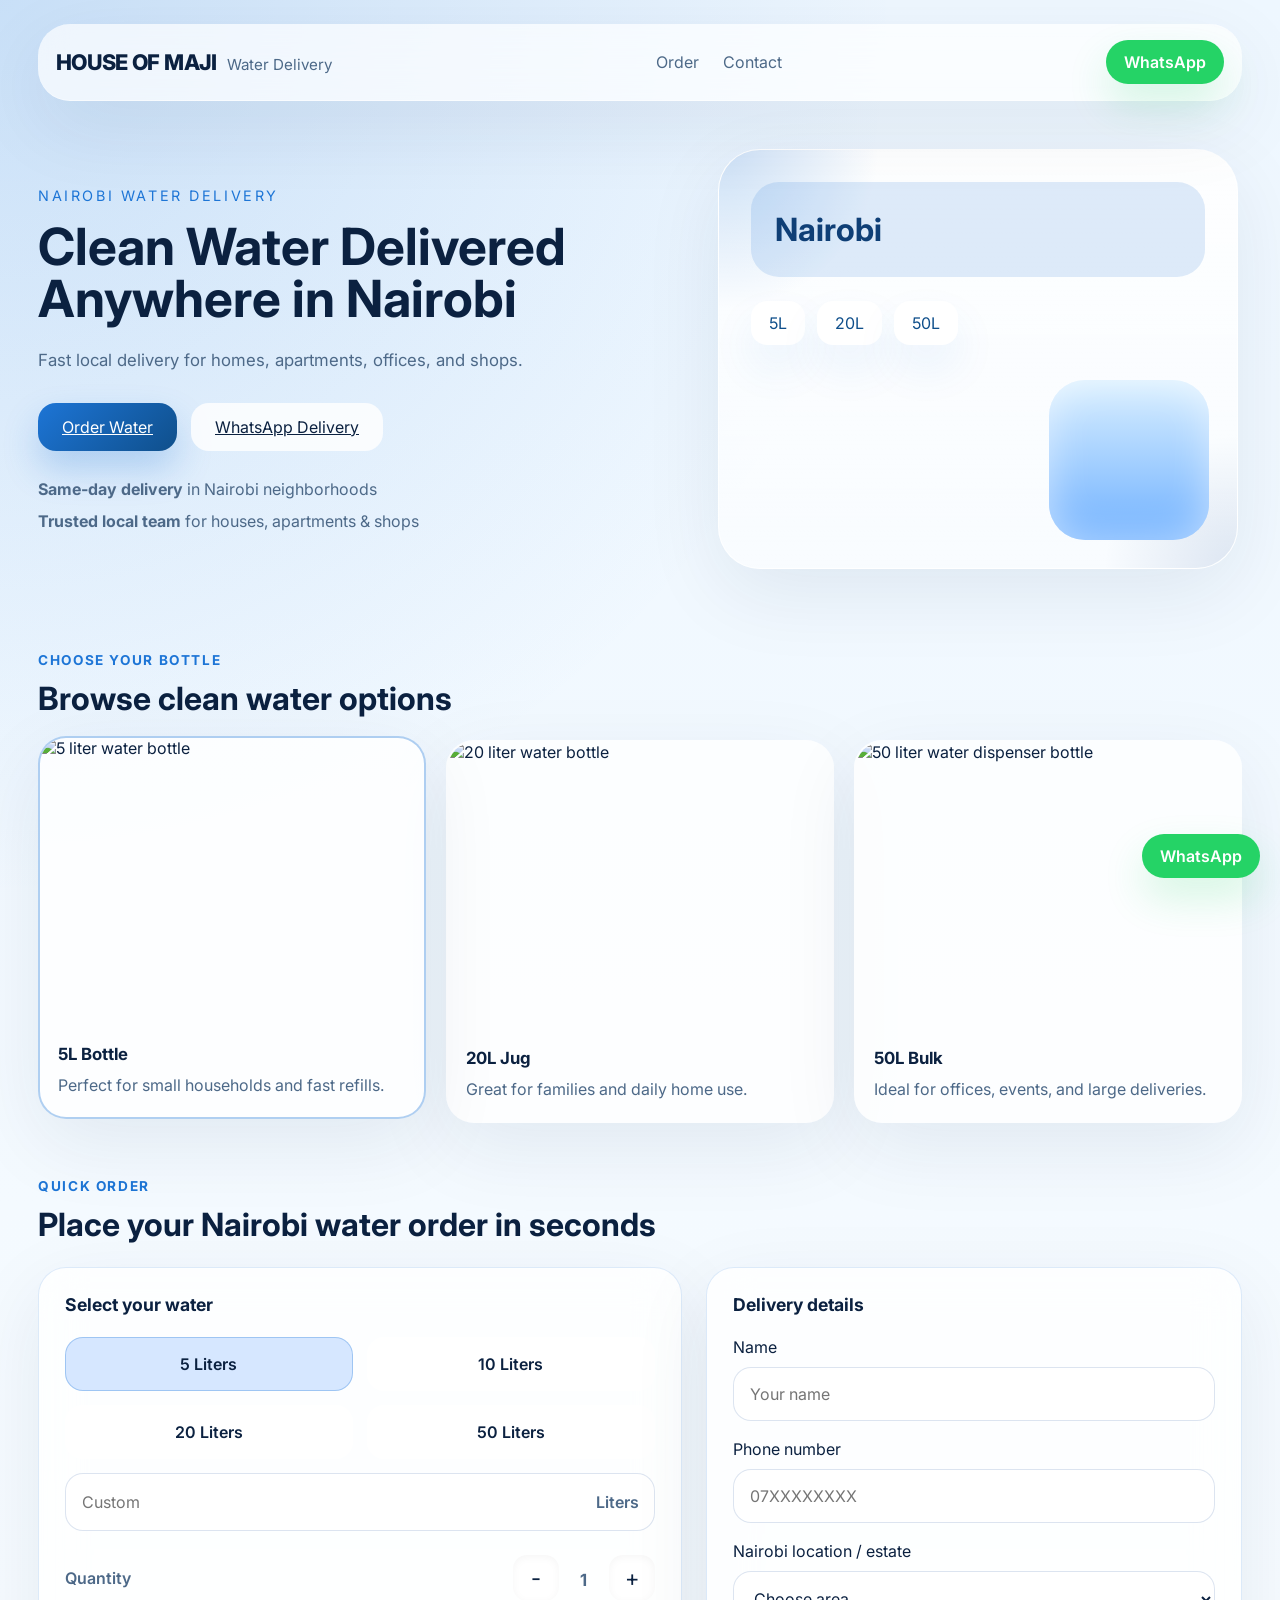
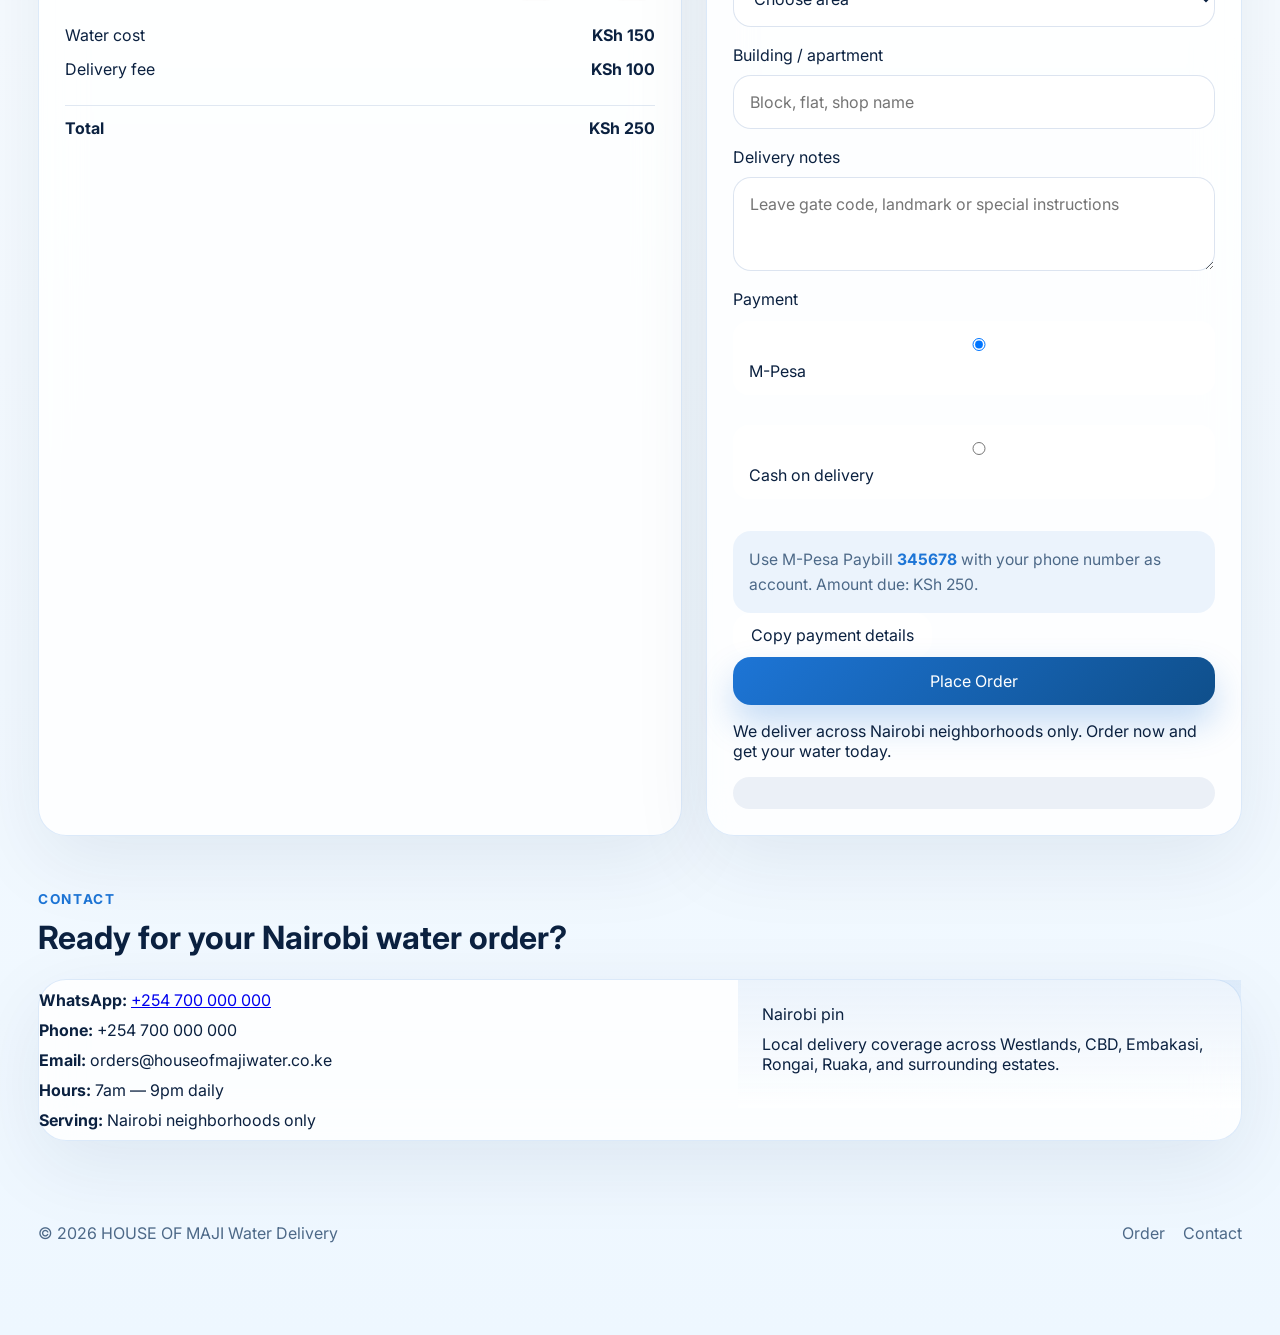
==== commit b7d03c43: "update" ====
--- a/index.html
+++ b/index.html
@@ -164,12 +164,15 @@
 
             <div class="payment-options">
               <span>Payment</span>
-              <label class="option-label"><input type="radio" name="payment" value="mpesa" checked /> M-Pesa</label>
-              <label class="option-label"><input type="radio" name="payment" value="cash" /> Cash on delivery</label>
-            </div>
-            <div class="payment-info" id="paymentInfo">
-              Use M-Pesa Paybill <strong>345678</strong> with your phone number as account.
-            </div>
+              <label class="option-label" for="paymentMpesa">
+                <input type="radio" id="paymentMpesa" name="payment" value="mpesa" checked /> M-Pesa
+              </label>
+              <label class="option-label" for="paymentCash">
+                <input type="radio" id="paymentCash" name="payment" value="cash" /> Cash on delivery
+              </label>
+            </div>
+            <div class="payment-info" id="paymentInfo" aria-live="polite"></div>
+            <button type="button" class="button secondary copy-btn" id="copyPaymentDetails">Copy payment details</button>
 
             <button type="submit" class="button primary full">Place Order</button>
             <p class="order-note">We deliver across Nairobi neighborhoods only. Order now and get your water today.</p>
--- a/styles.css
+++ b/styles.css
@@ -488,6 +488,8 @@
 }
 
 .payment-info {
+  display: grid;
+  gap: 12px;
   padding: 16px;
   border-radius: 18px;
   background: rgba(29, 117, 214, 0.08);
@@ -498,6 +500,15 @@
 
 .payment-info strong {
   color: var(--primary);
+}
+
+.copy-btn {
+  width: fit-content;
+  padding: 12px 18px;
+}
+
+.payment-copy-text {
+  line-height: 1.6;
 }
 
 .order-feedback {
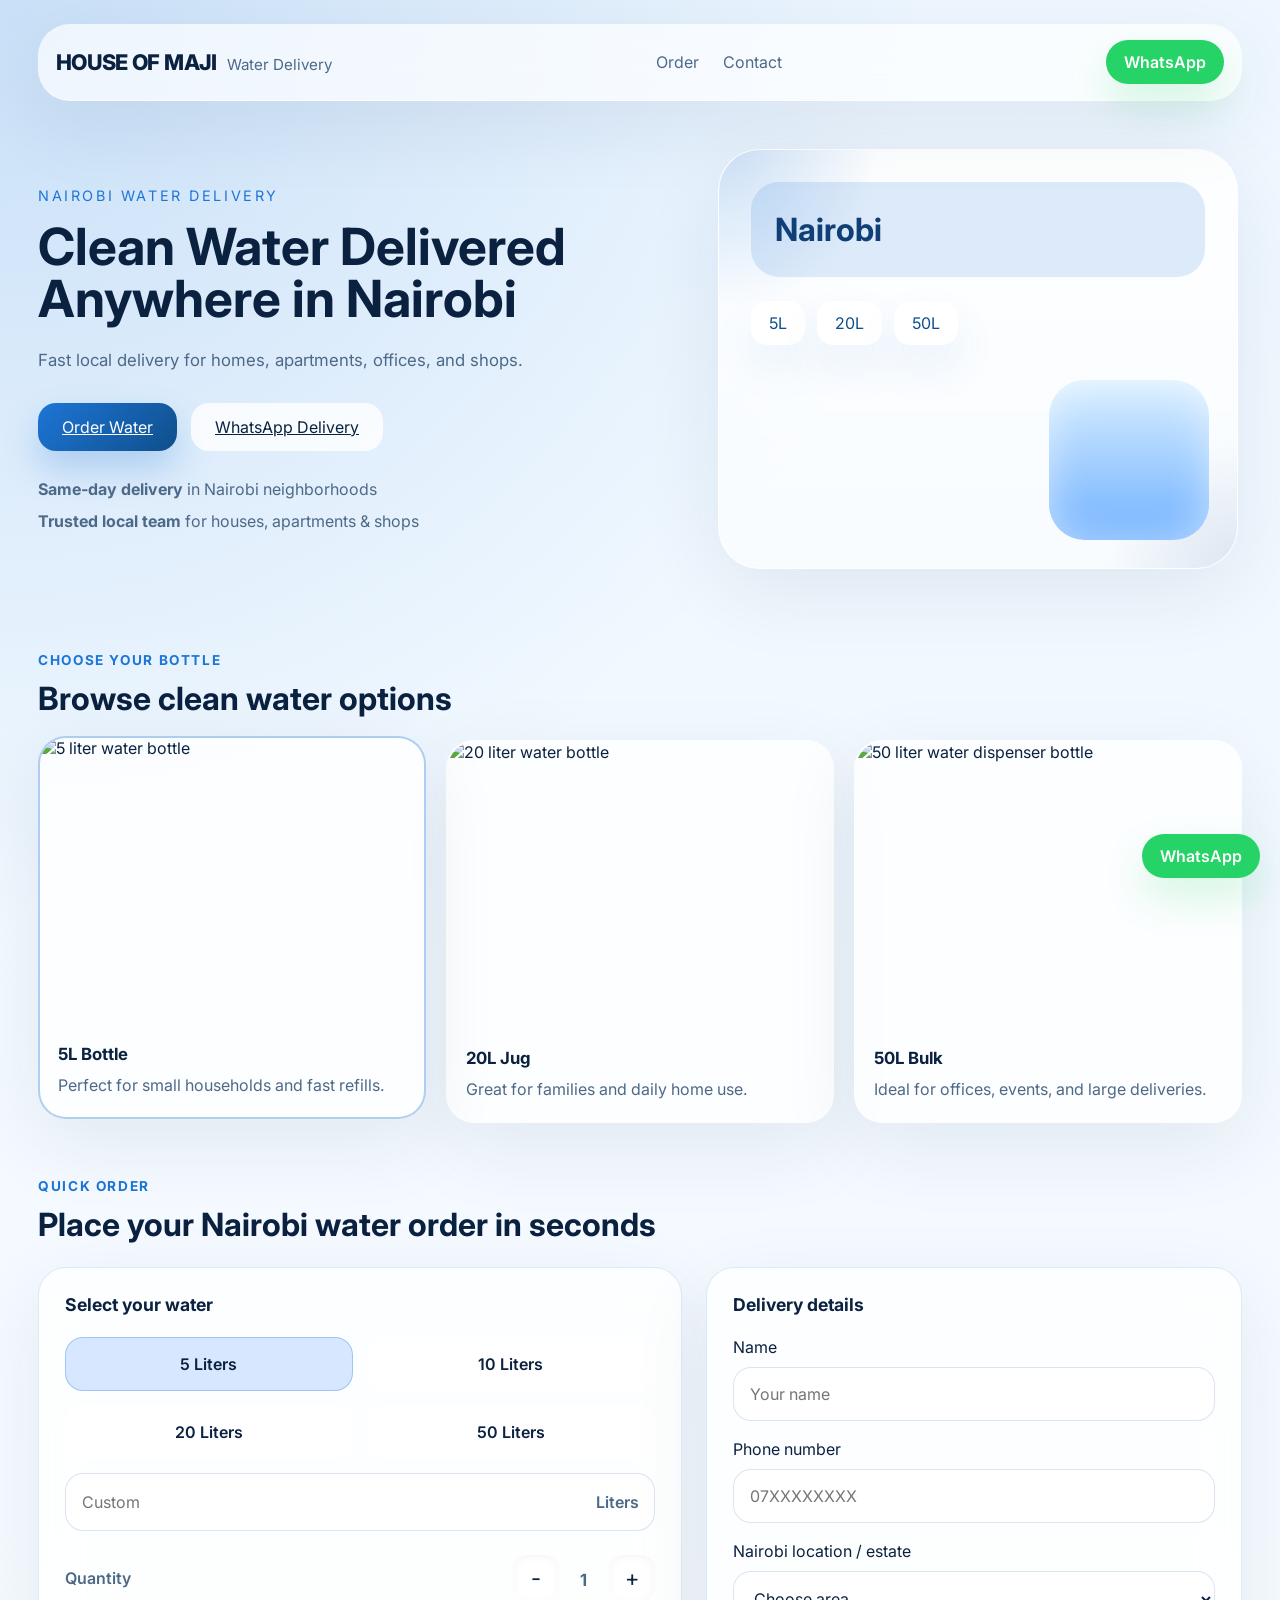
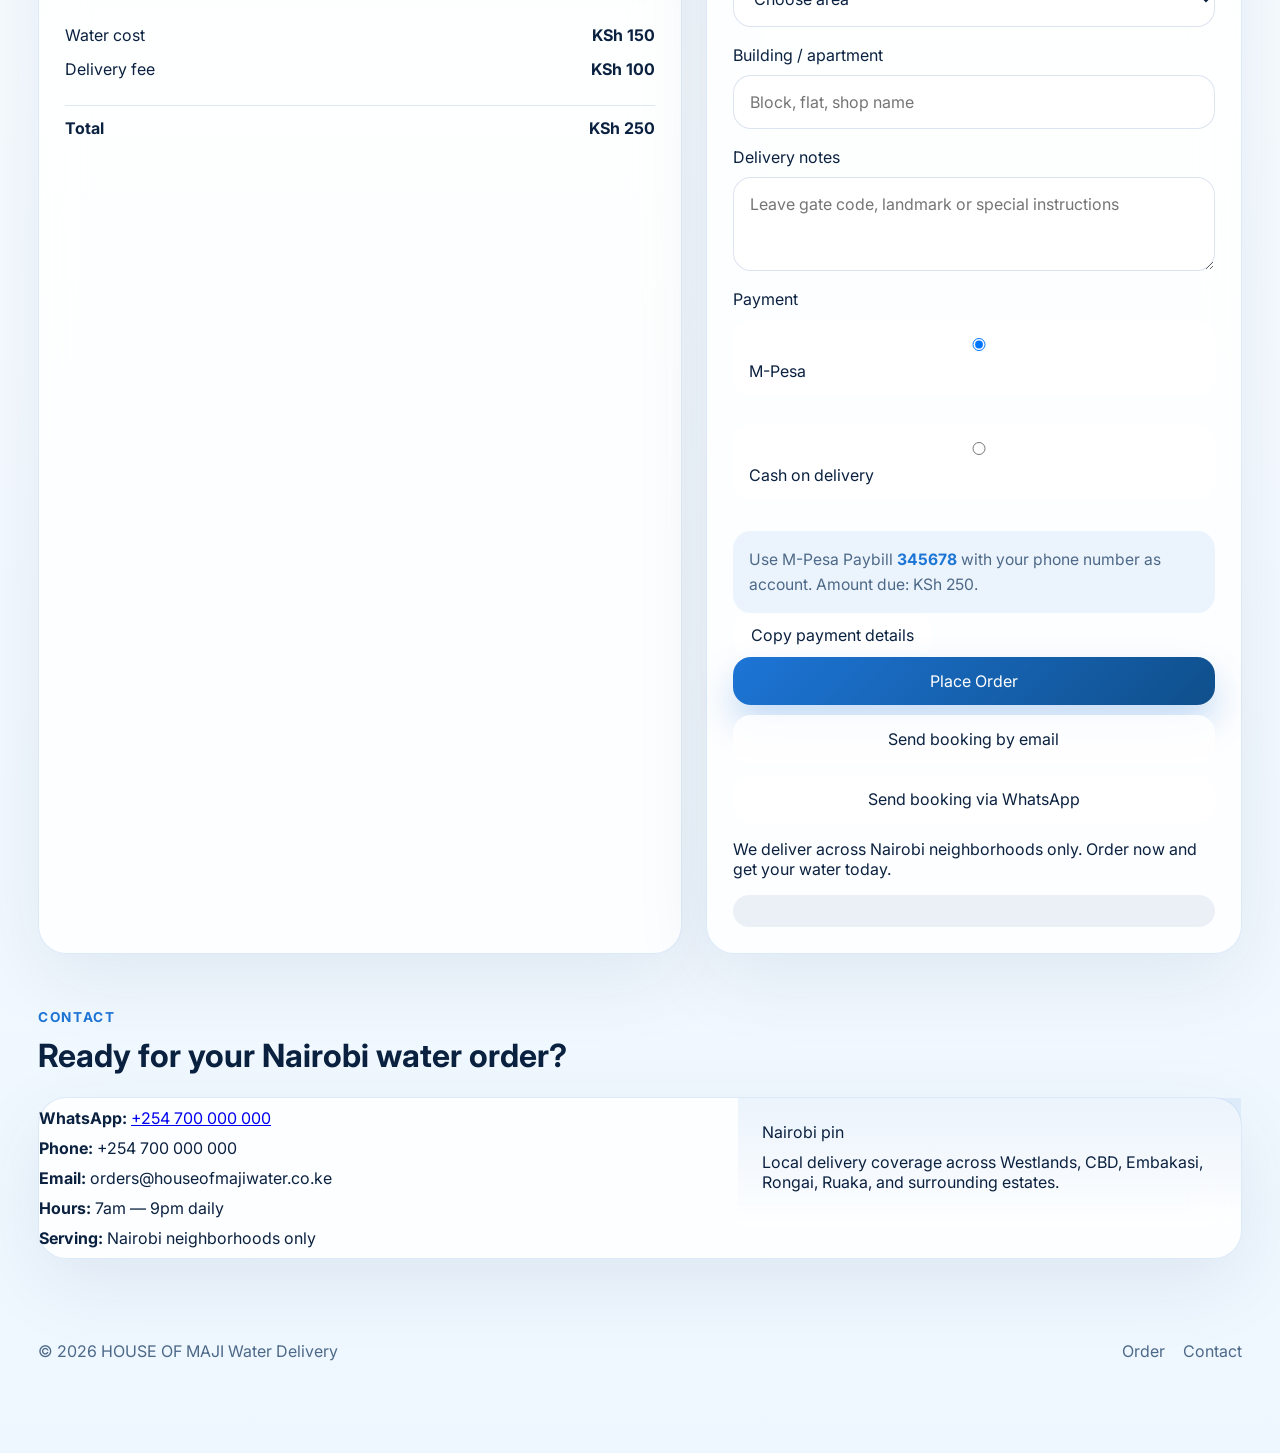
==== commit aff2f0b2: "update" ====
--- a/index.html
+++ b/index.html
@@ -175,6 +175,10 @@
             <button type="button" class="button secondary copy-btn" id="copyPaymentDetails">Copy payment details</button>
 
             <button type="submit" class="button primary full">Place Order</button>
+            <div class="send-options" id="sendOptions" hidden>
+              <button type="button" class="button secondary full" id="emailOrderBtn">Send booking by email</button>
+              <button type="button" class="button secondary full" id="whatsappOrderBtn">Send booking via WhatsApp</button>
+            </div>
             <p class="order-note">We deliver across Nairobi neighborhoods only. Order now and get your water today.</p>
             <div id="orderFeedback" class="order-feedback"></div>
           </form>
--- a/styles.css
+++ b/styles.css
@@ -507,6 +507,12 @@
   padding: 12px 18px;
 }
 
+.send-options {
+  display: grid;
+  gap: 12px;
+  margin: 10px 0 0;
+}
+
 .payment-copy-text {
   line-height: 1.6;
 }
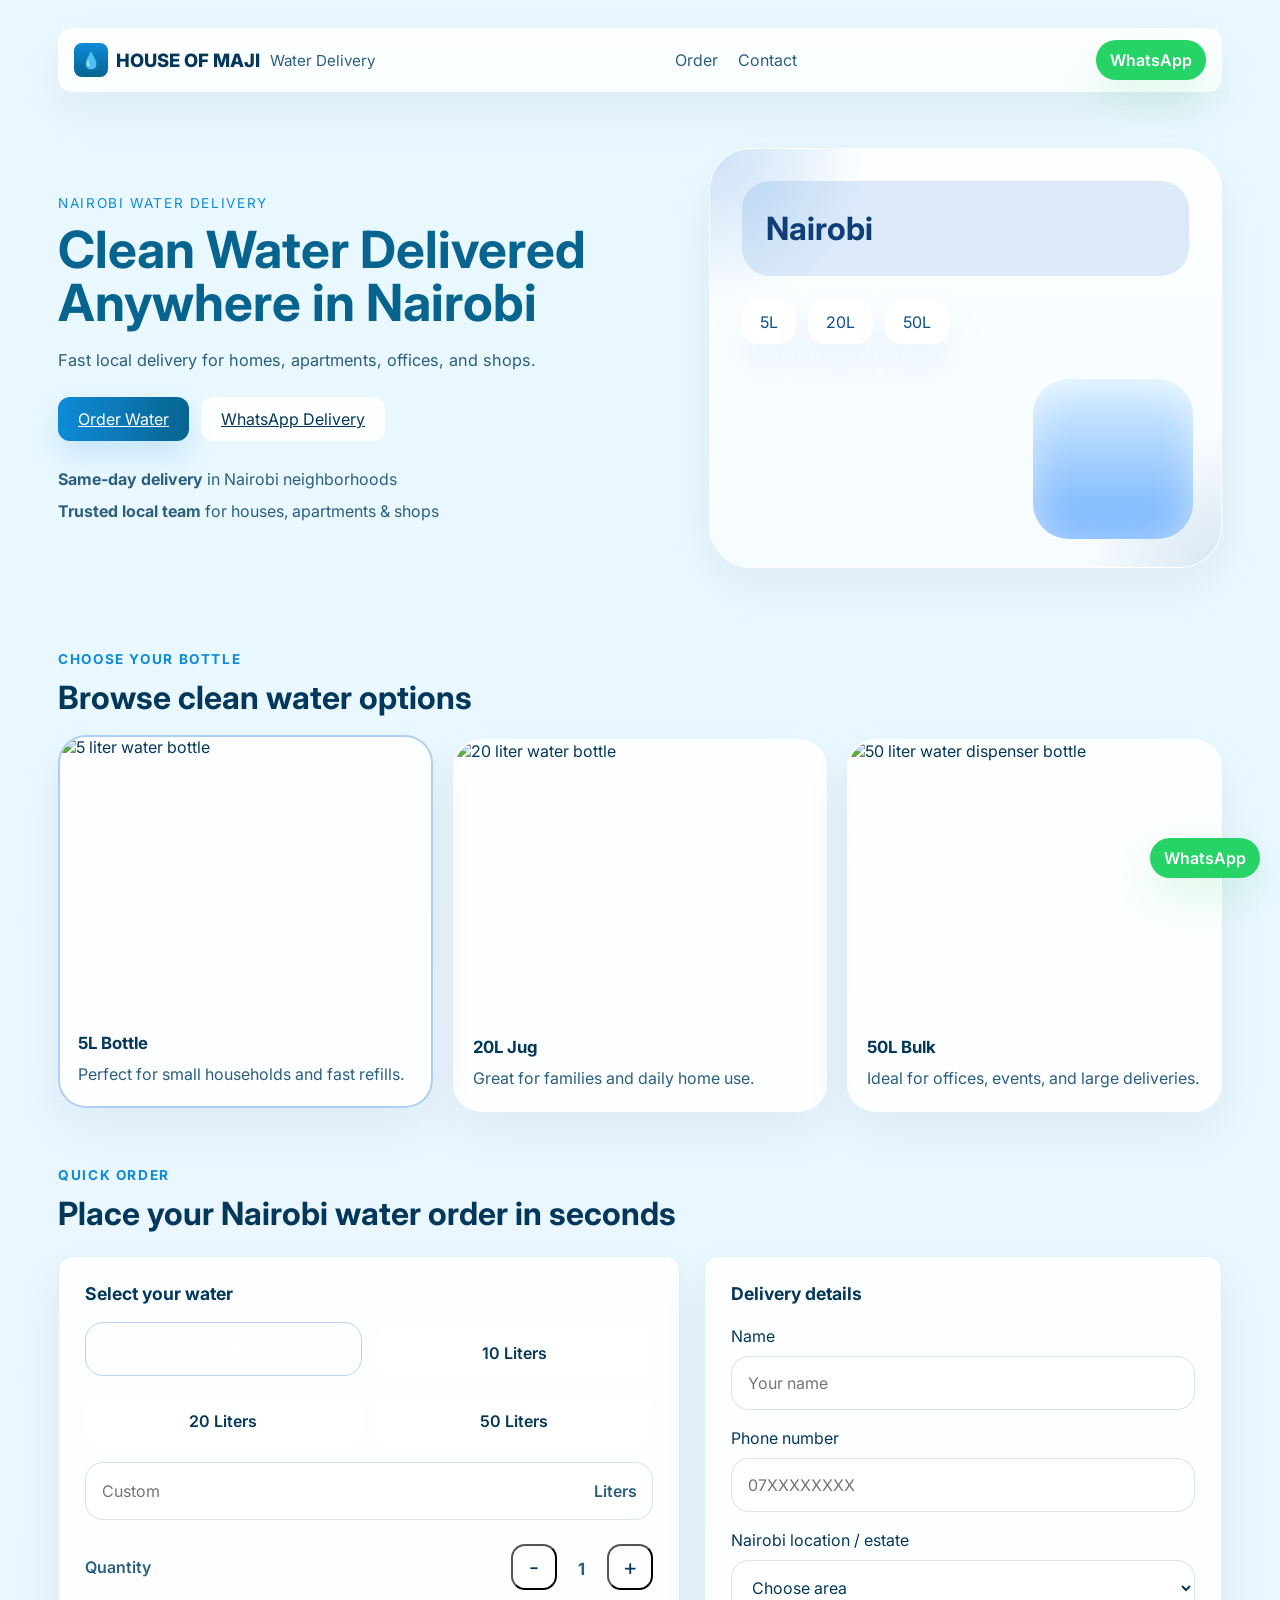
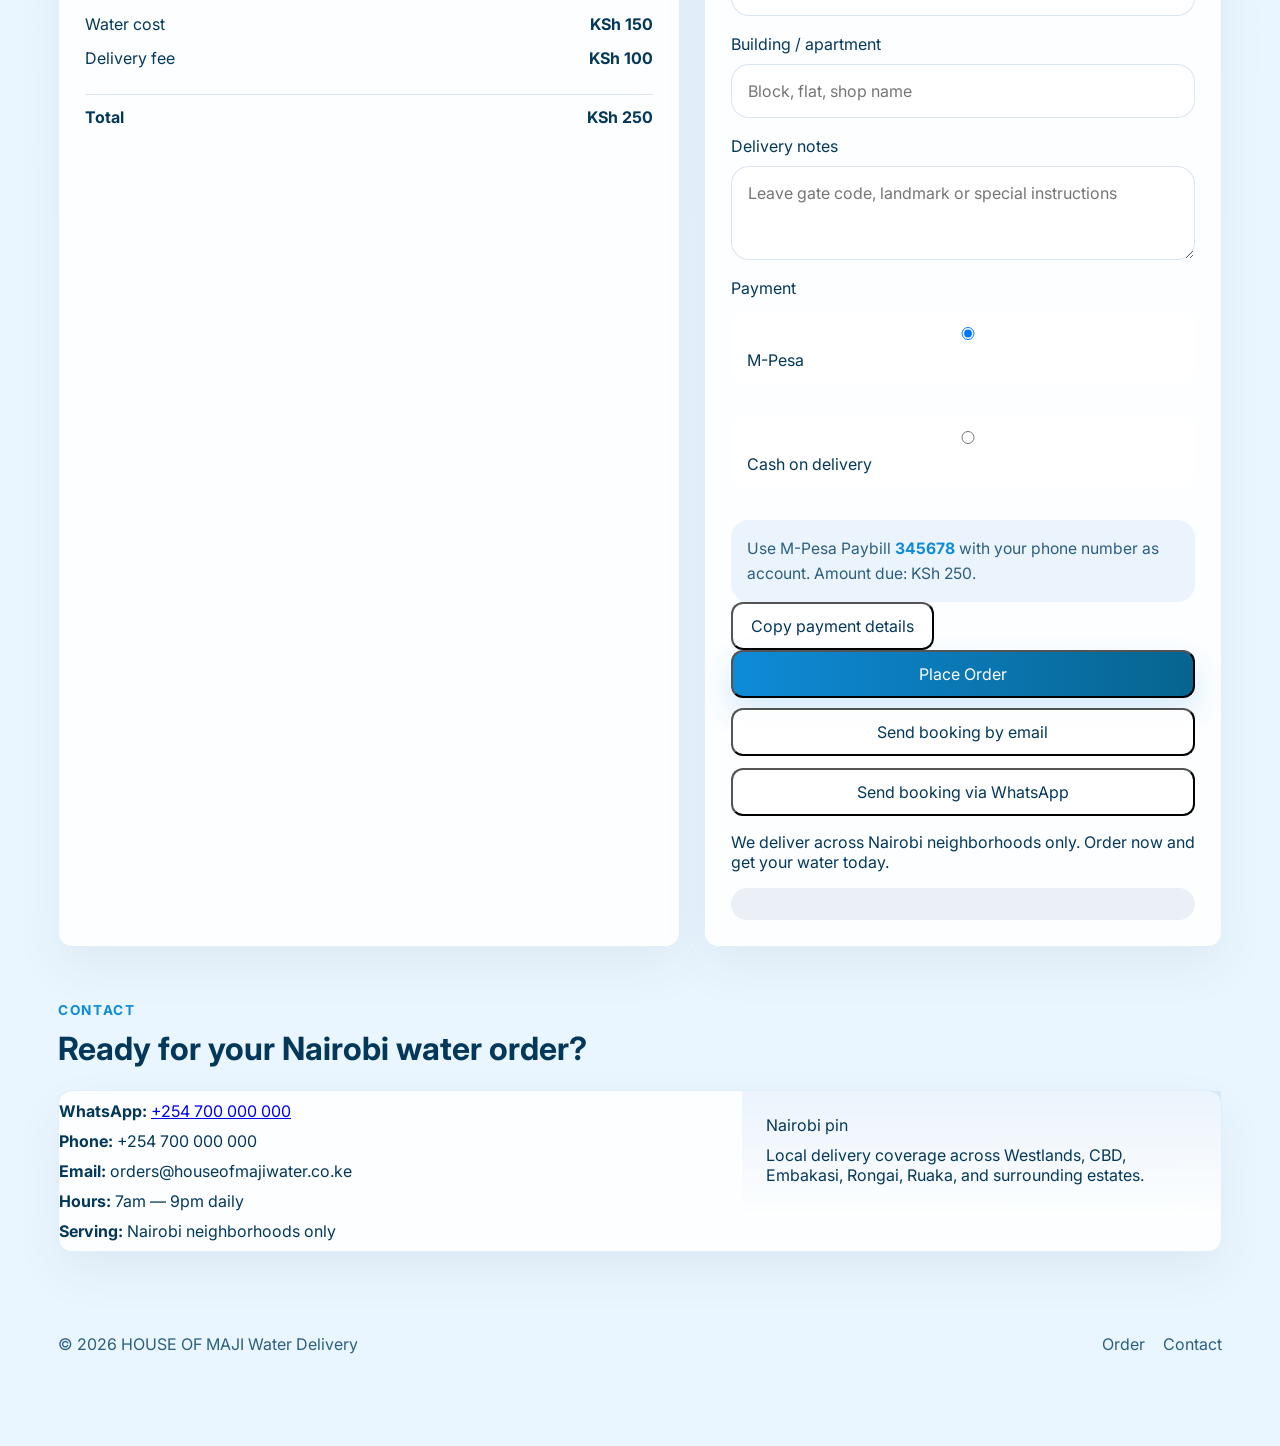
==== commit f2c31041: "update" ====
--- a/index.html
+++ b/index.html
@@ -12,9 +12,10 @@
 </head>
 <body>
   <div class="page-shell">
+    <div class="page-waves" aria-hidden="true"></div>
     <header class="site-header">
       <div class="brand-row">
-        <div class="brand-logo">HOUSE OF MAJI</div>
+        <div class="brand-logo"><span class="logo-mark" aria-hidden="true">💧</span>HOUSE OF MAJI</div>
         <div class="brand-tag">Water Delivery</div>
       </div>
       <nav class="top-nav">
--- a/styles.css
+++ b/styles.css
@@ -1,202 +1,117 @@
-:root {
+:root{
   color-scheme: light;
-  --bg: #eef7ff;
-  --surface: rgba(255, 255, 255, 0.82);
-  --surface-strong: rgba(255, 255, 255, 0.95);
-  --text: #0b2140;
-  --text-muted: #4d6988;
-  --primary: #1d75d6;
-  --primary-soft: #d6e7ff;
-  --accent: #0f4f8b;
-  --border: rgba(29, 117, 214, 0.15);
-  --shadow: 0 24px 80px rgba(6, 34, 72, 0.08);
-  --radius: 28px;
-}
-
-* {
-  box-sizing: border-box;
-}
-
-html {
-  scroll-behavior: smooth;
-}
-
-body {
-  margin: 0;
-  font-family: 'Inter', sans-serif;
-  background: radial-gradient(circle at top left, rgba(29, 117, 214, 0.18), transparent 28%),
-    linear-gradient(180deg, var(--bg) 0%, #f6fbff 55%, var(--bg) 100%);
-  color: var(--text);
-}
-
-button,
-input,
-textarea,
-select {
-  font: inherit;
-}
-
-.page-shell {
-  max-width: 1240px;
-  margin: 0 auto;
-  padding: 24px 18px 80px;
-}
-
-.site-header {
-  display: flex;
-  align-items: center;
-  justify-content: space-between;
-  gap: 16px;
-  position: sticky;
-  top: 0;
-  z-index: 20;
-  backdrop-filter: blur(18px);
-  background: rgba(255, 255, 255, 0.68);
-  border-bottom: 1px solid rgba(255, 255, 255, 0.55);
-  padding: 16px 18px;
-  border-radius: 32px;
-  box-shadow: var(--shadow);
-}
-
-:root.dark .site-header {
-  background: rgba(8, 24, 33, 0.86);
-  border-color: rgba(255, 255, 255, 0.08);
-}
-
-.brand-row {
-  display: flex;
-  align-items: baseline;
-  gap: 10px;
-}
-
-.brand-logo {
-  font-size: 1.35rem;
-  font-weight: 800;
-  letter-spacing: -0.03em;
-}
-
-.brand-tag {
-  color: var(--text-muted);
-  font-size: 0.95rem;
-}
-
-.top-nav {
-  display: flex;
-  gap: 24px;
-  flex-wrap: wrap;
-}
-
-.top-nav a,
-.footer-links a {
-  color: var(--text-muted);
-  text-decoration: none;
-  transition: color 0.3s ease;
-}
-
-.top-nav a:hover,
-.footer-links a:hover {
-  color: var(--primary);
-}
-
-.header-actions {
-  display: flex;
-  gap: 12px;
-  align-items: center;
-}
-
-.button,
-.liters-btn,
-.qty-btn {
-  border: none;
-  cursor: pointer;
-}
-
-.icon-btn {
-  width: 46px;
-  height: 46px;
-  border-radius: 16px;
-  background: var(--surface);
-  display: grid;
-  place-items: center;
-  box-shadow: var(--shadow);
-}
-
-.whatsapp-btn,
-.floating-whatsapp {
-  display: inline-flex;
-  align-items: center;
-  justify-content: center;
-  gap: 8px;
-  text-decoration: none;
-  background: #25d366;
-  color: #fff;
-  border-radius: 999px;
-  padding: 12px 18px;
-  font-weight: 600;
-  box-shadow: 0 20px 40px rgba(37, 211, 102, 0.18);
-}
-
-.hero-section {
-  display: grid;
-  gap: 32px;
-  padding: 48px 0 28px;
-  align-items: center;
-}
-
-.hero-copy {
-  max-width: 600px;
-}
-
-.eyebrow {
-  margin: 0 0 16px;
-  text-transform: uppercase;
-  color: var(--primary);
-  font-size: 0.9rem;
-  letter-spacing: 0.18em;
-}
-
-h1 {
-  margin: 0;
-  font-size: clamp(2.6rem, 4vw, 4.6rem);
-  line-height: 1.02;
-}
-
-.hero-text {
-  margin: 20px 0 28px;
-  max-width: 520px;
-  color: var(--text-muted);
-  font-size: 1.05rem;
-  line-height: 1.8;
-}
-
-.hero-actions {
-  display: flex;
-  gap: 14px;
-  flex-wrap: wrap;
-}
-
-.button {
-  display: inline-flex;
-  align-items: center;
-  justify-content: center;
-  border-radius: 18px;
-  padding: 14px 24px;
-  transition: transform 0.2s ease, box-shadow 0.2s ease;
-}
-
-.button:hover {
-  transform: translateY(-1px);
-}
-
-.button.primary {
-  background: linear-gradient(135deg, var(--primary), var(--accent));
-  color: white;
-  box-shadow: 0 18px 35px rgba(29, 117, 214, 0.25);
-}
-
-.button.secondary {
-  background: var(--surface);
-  color: var(--text);
+  /* Water palette */
+  --bg:#eaf6ff;
+  --surface:rgba(255,255,255,0.86);
+  --surface-strong:rgba(255,255,255,0.98);
+  --text:#04385a;
+  --text-muted:#2b5f7f;
+  --primary:#0e8bd8;
+  --accent:#07648f;
+  --border:rgba(14,139,216,0.12);
+  --shadow:0 20px 50px rgba(6,34,72,0.06);
+  --radius:14px;
+}
+
+*{box-sizing:border-box}
+html{scroll-behavior:smooth}
+body{margin:0;font-family:'Inter',sans-serif;background:linear-gradient(180deg,#e9f8ff 0%,var(--bg) 60%);color:var(--text)}
+button,input,textarea,select{font:inherit}
+.page-shell{max-width:1200px;margin:0 auto;padding:28px 18px 80px;position:relative;z-index:10}
+
+.site-header{display:flex;align-items:center;justify-content:space-between;gap:12px;position:sticky;top:12px;z-index:40;backdrop-filter:blur(8px) saturate(120%);background:linear-gradient(180deg,rgba(255,255,255,0.92),rgba(255,255,255,0.8));padding:12px 16px;border-radius:14px;box-shadow:var(--shadow)}
+.brand-row{display:flex;align-items:center;gap:10px}
+.brand-logo{font-size:1.15rem;font-weight:800;display:flex;align-items:center;gap:8px}
+.logo-mark{display:inline-grid;place-items:center;width:34px;height:34px;border-radius:8px;background:linear-gradient(180deg,var(--primary),var(--accent));color:#fff;font-size:16px}
+.brand-tag{color:var(--text-muted);font-size:.95rem}
+.top-nav{display:flex;gap:20px;flex-wrap:wrap}
+.top-nav a,.footer-links a{color:var(--text-muted);text-decoration:none;transition:color .2s ease}
+.top-nav a:hover,.footer-links a:hover{color:var(--primary)}
+.header-actions{display:flex;gap:10px;align-items:center}
+.whatsapp-btn,.floating-whatsapp{display:inline-flex;align-items:center;justify-content:center;gap:8px;text-decoration:none;background:#25d366;color:#fff;border-radius:999px;padding:10px 14px;font-weight:600;box-shadow:0 18px 40px rgba(37,211,102,0.14)}
+
+.hero-section{display:grid;grid-template-columns:1fr;gap:24px;padding:56px 0 28px;align-items:center;position:relative}
+.hero-copy{max-width:680px}
+.eyebrow{margin:0 0 12px;text-transform:uppercase;color:var(--primary);font-size:.85rem;letter-spacing:.12em}
+h1{margin:0;font-size:clamp(2rem,4vw,3.4rem);line-height:1.04;color:var(--accent)}
+.hero-text{margin:18px 0 22px;max-width:560px;color:var(--text-muted);font-size:1.02rem;line-height:1.7}
+.hero-actions{display:flex;gap:12px;flex-wrap:wrap}
+.button{display:inline-flex;align-items:center;justify-content:center;border-radius:12px;padding:12px 20px;transition:transform .16s ease,box-shadow .16s ease}
+.button:hover{transform:translateY(-3px)}
+.button.primary{background:linear-gradient(90deg,var(--primary),var(--accent));color:#fff;box-shadow:0 14px 30px rgba(14,139,216,0.16)}
+.button.secondary{background:var(--surface);color:var(--text)}
+
+.hero-visual{display:flex;justify-content:center;align-items:center}
+.visual-card{width:min(520px,100%);min-height:320px;border-radius:14px;background:linear-gradient(180deg,rgba(255,255,255,0.98),rgba(245,255,255,0.96));box-shadow:0 18px 40px rgba(6,34,72,0.04);border:1px solid var(--border);padding:20px;position:relative;overflow:hidden}
+.visual-map{margin-bottom:18px;border-radius:12px;background:linear-gradient(180deg,rgba(14,139,216,0.06),rgba(255,255,255,0.6));color:var(--accent);padding:20px;font-size:1.6rem;font-weight:700}
+.visual-packages{display:flex;gap:10px}
+.visual-packages span{background:#fff;color:var(--accent);border-radius:10px;padding:8px 12px;box-shadow:0 12px 22px rgba(14,139,216,0.04)}
+
+.gallery-grid{display:grid;grid-template-columns:repeat(auto-fit,minmax(200px,1fr));gap:18px}
+.gallery-card{border-radius:12px;overflow:hidden;cursor:pointer;border:1px solid rgba(6,34,72,0.04);transition:transform .18s ease,box-shadow .18s ease;background:linear-gradient(180deg,rgba(255,255,255,0.98),var(--surface));box-shadow:0 12px 30px rgba(6,34,72,0.04)}
+.gallery-card:hover,.gallery-card.active{transform:translateY(-6px);box-shadow:0 20px 50px rgba(6,34,72,0.06)}
+.gallery-card img{width:100%;display:block;aspect-ratio:4/3;object-fit:cover}
+.gallery-copy{padding:12px 14px}
+.gallery-copy strong{display:block;margin-bottom:6px;font-size:1.02rem}
+.gallery-copy p{margin:0;color:var(--text-muted);line-height:1.6}
+
+.order-grid{display:grid;gap:20px}
+.glass-card{background:linear-gradient(180deg,rgba(255,255,255,0.9),rgba(255,255,255,0.98));border:1px solid var(--border);backdrop-filter:blur(8px);border-radius:12px;box-shadow:0 10px 30px rgba(6,34,72,0.04)}
+.order-panel,.form-panel{padding:18px}
+.panel-title{margin:0 0 18px;font-size:1.05rem;font-weight:700}
+.liters-grid{display:grid;grid-template-columns:repeat(2,minmax(0,1fr));gap:12px}
+.liters-btn{padding:10px 8px;border-radius:10px;background:transparent;color:var(--text);font-weight:700;border:1px solid rgba(6,34,72,0.06);transition:transform .14s ease,background .14s ease}
+.liters-btn.active{background:linear-gradient(90deg,var(--primary),var(--accent));color:#fff;border-color:transparent;transform:translateY(-4px)}
+.custom-field{grid-column:1/-1;position:relative}
+.custom-field input{width:100%;padding:12px 14px;border-radius:10px;border:1px solid rgba(13,66,146,0.08);background:rgba(255,255,255,0.98)}
+.custom-field span{position:absolute;right:12px;top:50%;transform:translateY(-50%);color:var(--text-muted);font-weight:700}
+.quantity-control{display:flex;justify-content:space-between;align-items:center;gap:12px;margin:18px 0}
+.qty-btn{width:44px;height:44px;border-radius:10px;background:linear-gradient(180deg,rgba(255,255,255,0.98),rgba(245,253,255,0.98));color:var(--text);font-size:1.2rem;box-shadow:inset 0 1px 6px rgba(0,0,0,0.03)}
+#qtyValue{display:inline-flex;min-width:42px;justify-content:center;font-size:1.02rem;font-weight:700}
+.price-summary{display:grid;gap:12px}
+.price-summary div,.total-row{display:flex;justify-content:space-between;align-items:center}
+.total-row{margin-top:10px;padding-top:10px;border-top:1px solid rgba(13,66,146,0.06);font-weight:700}
+.form-panel label{display:grid;gap:8px;margin-bottom:14px;color:var(--text)}
+.form-panel input,.form-panel select,.form-panel textarea{width:100%;border-radius:10px;border:1px solid rgba(13,66,146,0.08);background:rgba(255,255,255,0.98);padding:12px;color:var(--text)}
+.form-panel textarea{resize:vertical}
+.payment-options{display:grid;gap:10px;margin:8px 0 12px}
+.payment-info{display:grid;gap:10px;padding:12px;border-radius:12px;background:linear-gradient(180deg,rgba(13,100,160,0.04),rgba(255,255,255,0.6));color:var(--text-muted);line-height:1.6;font-size:.98rem}
+.payment-info strong{color:var(--primary)}
+.order-feedback{margin-top:12px;padding:12px;border-radius:12px;background:linear-gradient(180deg,rgba(255,255,255,0.95),rgba(245,253,255,0.98));color:var(--text);font-weight:600}
+.order-feedback.error{background:rgba(255,93,93,0.08);color:#c53030}
+.option-label{display:inline-flex;align-items:center;gap:10px;padding:12px 14px;border-radius:10px;background:var(--surface-strong)}
+.full{width:100%}
+.send-options{display:grid;gap:10px;margin:10px 0 0}
+.copy-btn{width:fit-content;padding:10px 14px}
+.payment-copy-text{line-height:1.6}
+
+.contact-grid{grid-template-columns:1.25fr 0.9fr;align-items:start;gap:18px}
+.contact-grid p{margin:10px 0}
+.contact-map{background:linear-gradient(180deg,rgba(14,139,216,0.04),rgba(255,255,255,0.4));padding:20px}
+
+.site-footer{margin-top:60px;padding:22px 0 12px;display:flex;justify-content:space-between;flex-wrap:wrap;gap:14px;color:var(--text-muted)}
+.footer-links{display:flex;flex-wrap:wrap;gap:18px}
+.floating-whatsapp{position:fixed;right:20px;bottom:22px;z-index:60;transform:translateY(0);transition:transform .18s ease}
+.floating-whatsapp:hover{transform:translateY(-4px)}
+
+/* Decorative wave background */
+.page-waves{position:absolute;inset:-18% -8% auto -8%;height:420px;background-image:radial-gradient(circle at 10% 20%,rgba(14,139,216,0.06),transparent 10%),linear-gradient(180deg,rgba(14,139,216,0.02),transparent 40%);pointer-events:none;z-index:0}
+@media(max-width:900px){.page-waves{height:240px;inset:-8% -4% auto -4%}}
+
+@media(min-width:900px){
+  .hero-section{grid-template-columns:1.1fr .9fr}
+  .order-grid{grid-template-columns:1.2fr 1fr}
+}
+
+@media(max-width:850px){
+  .site-header{flex-direction:column;align-items:stretch}
+  .top-nav{justify-content:center}
+  .contact-grid{grid-template-columns:1fr}
+}
+
+@media(max-width:620px){
+  .page-shell{padding:18px 16px 60px}
+  .hero-actions,.quantity-control{flex-direction:column;align-items:stretch}
 }
 
 .hero-highlights {
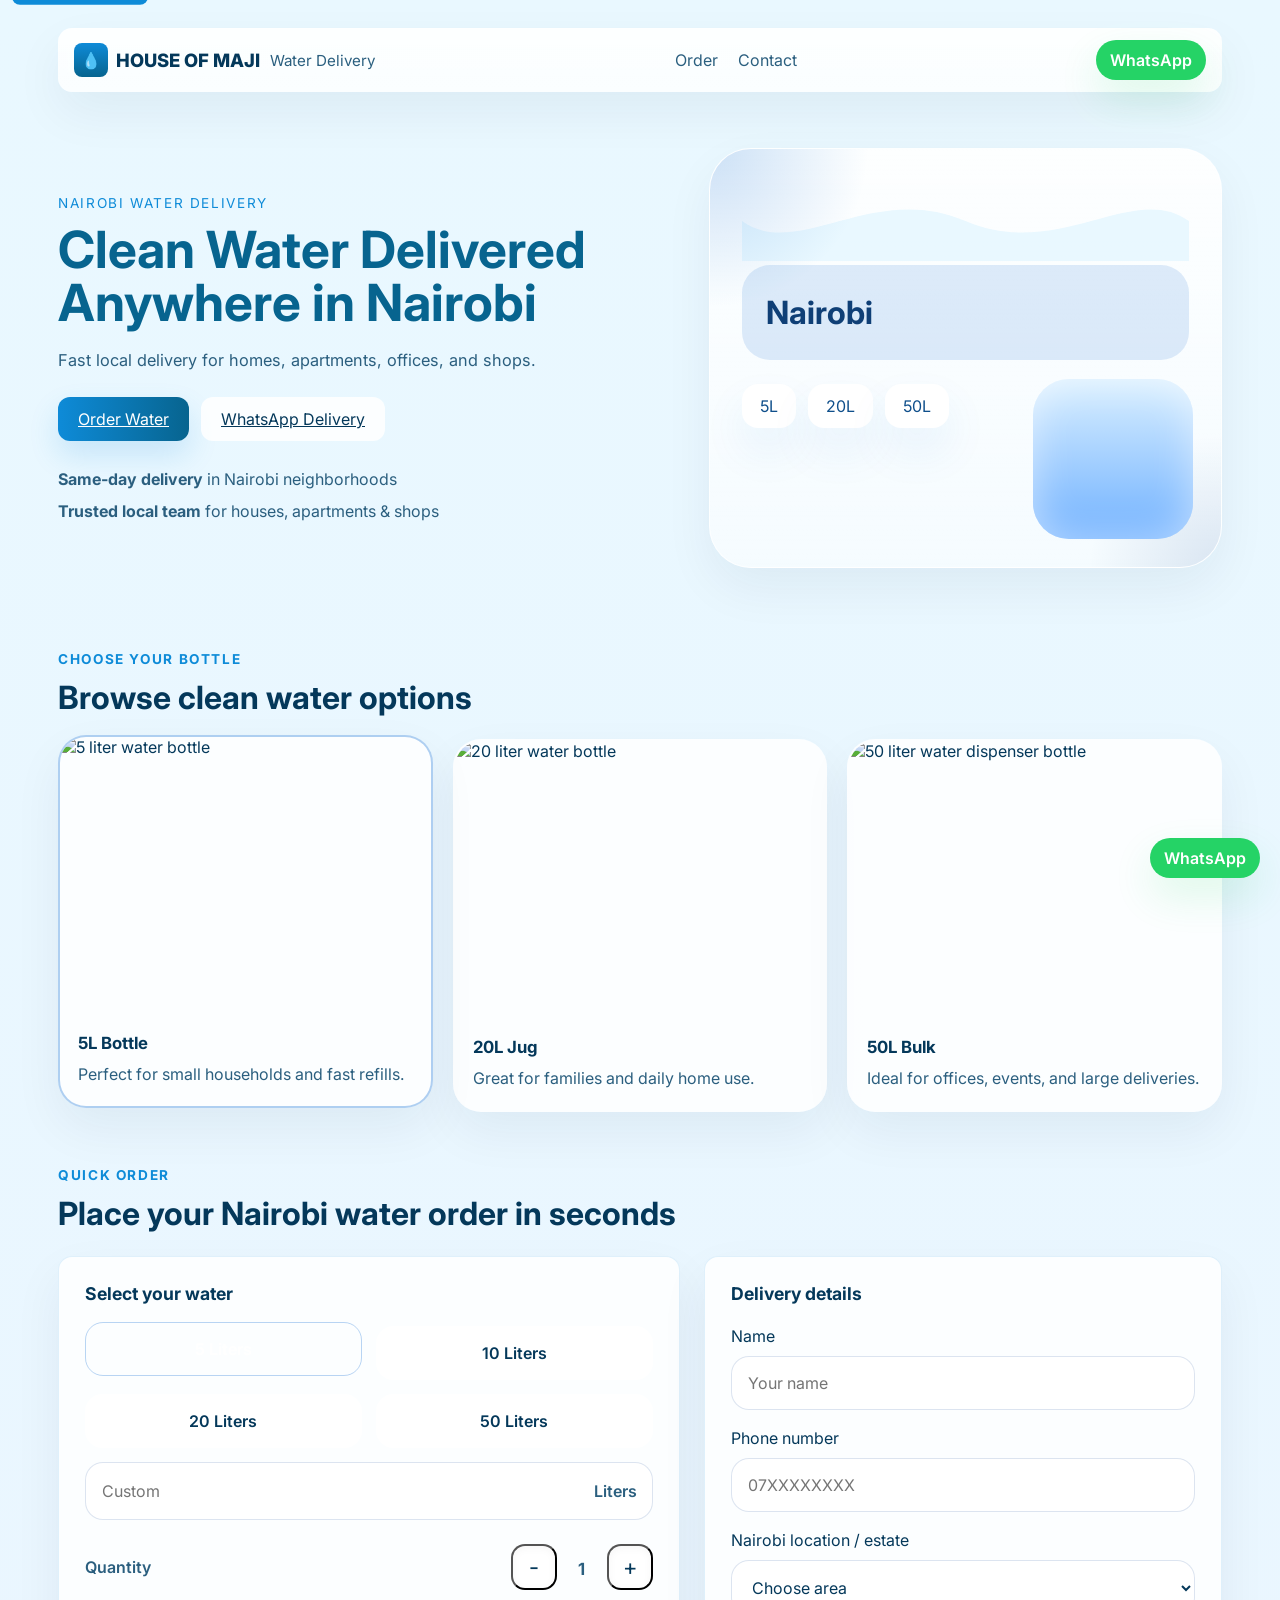
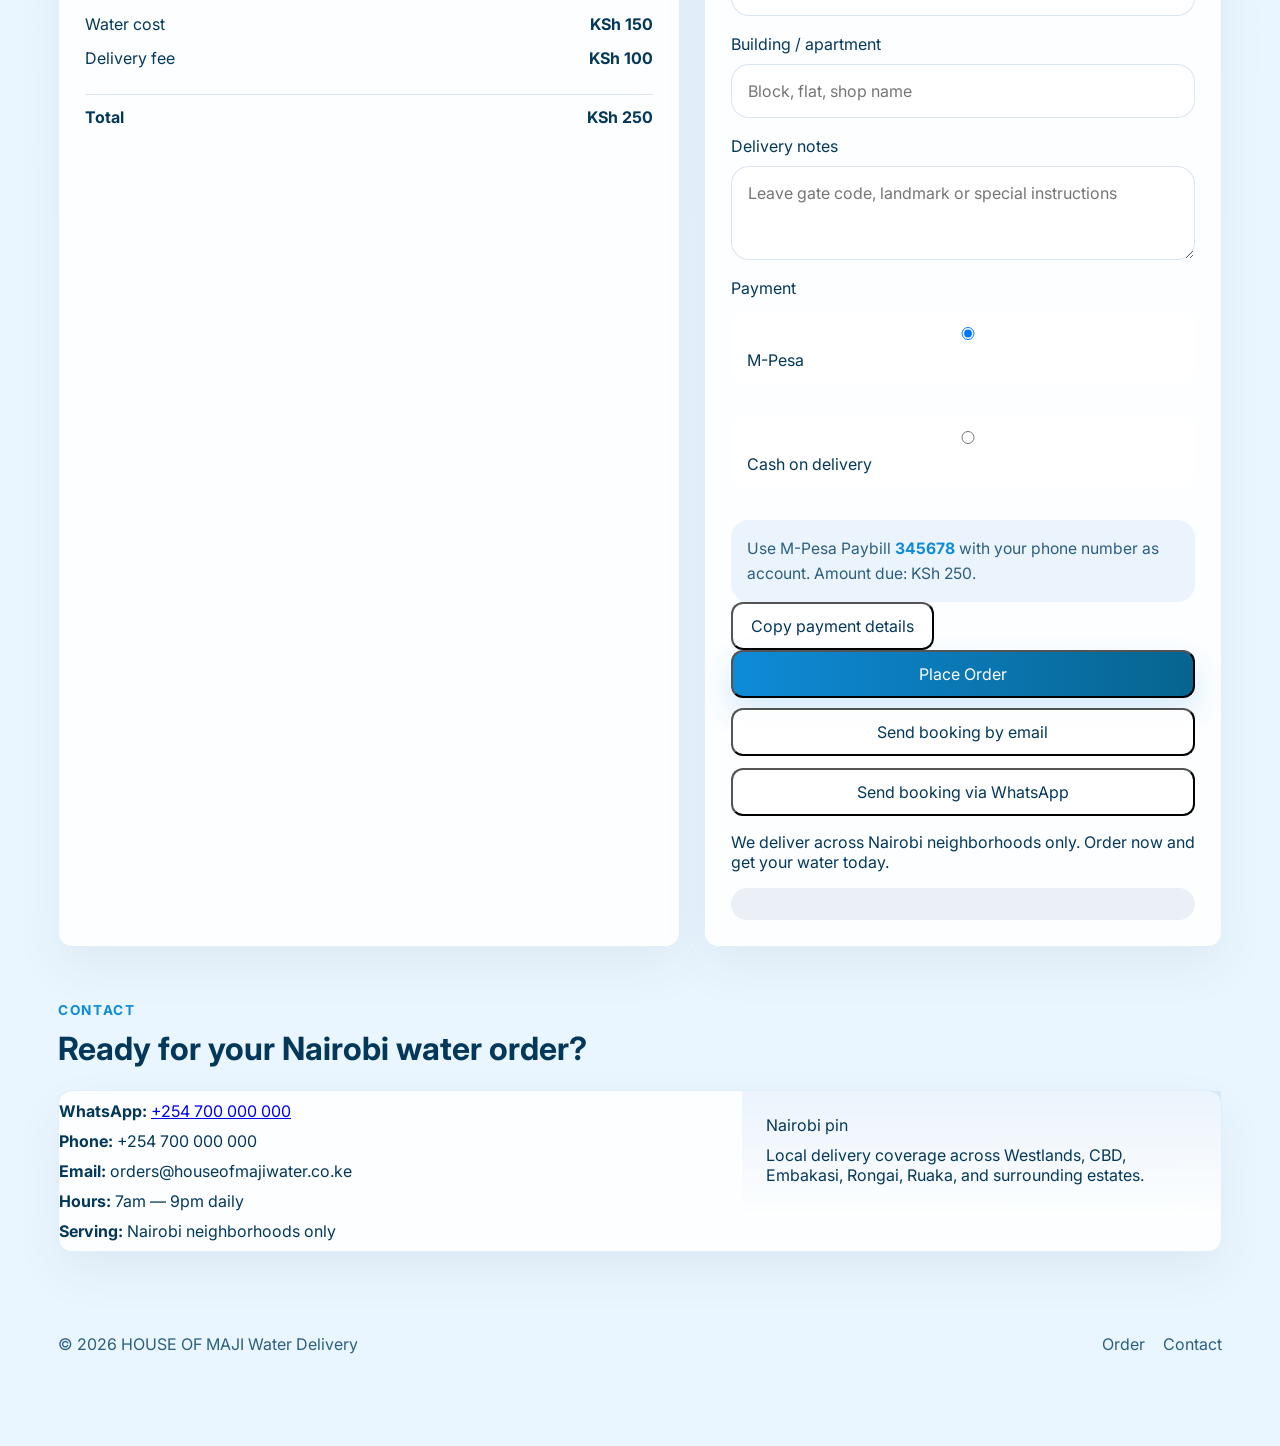
==== commit db11598c: "update" ====
--- a/index.html
+++ b/index.html
@@ -3,14 +3,36 @@
 <head>
   <meta charset="UTF-8" />
   <meta name="viewport" content="width=device-width, initial-scale=1.0" />
+  <meta name="theme-color" content="#0e8bd8" />
   <meta name="description" content="Order clean water delivery across Nairobi with fast same-day service and easy M-Pesa or cash payment." />
+  <meta name="keywords" content="water delivery, Nairobi, M-Pesa, bottled water, same-day delivery" />
+  <meta property="og:title" content="HOUSE OF MAJI Water Delivery | Nairobi" />
+  <meta property="og:description" content="Clean water delivered across Nairobi. Fast same-day delivery and easy payment options." />
+  <meta property="og:image" content="https://images.pexels.com/photos/1712110/pexels-photo-1712110.jpeg" />
   <title>HOUSE OF MAJI Water Delivery | Nairobi</title>
   <link rel="preconnect" href="https://fonts.googleapis.com" />
   <link rel="preconnect" href="https://fonts.gstatic.com" crossorigin />
   <link href="https://fonts.googleapis.com/css2?family=Inter:wght@400;500;600;700;800&display=swap" rel="stylesheet" />
+  <link rel="preload" href="styles.css" as="style">
   <link rel="stylesheet" href="styles.css" />
+  <script type="application/ld+json">
+  {
+    "@context": "https://schema.org",
+    "@type": "LocalBusiness",
+    "name": "HOUSE OF MAJI",
+    "image": "https://images.pexels.com/photos/1712110/pexels-photo-1712110.jpeg",
+    "telephone": "+254700000000",
+    "address": {
+      "@type": "PostalAddress",
+      "addressLocality": "Nairobi",
+      "addressCountry": "KE"
+    },
+    "description": "Same-day water delivery across Nairobi. Order bottled water and pay via M-Pesa or cash."
+  }
+  </script>
 </head>
 <body>
+  <a class="skip-link" href="#main">Skip to content</a>
   <div class="page-shell">
     <div class="page-waves" aria-hidden="true"></div>
     <header class="site-header">
@@ -18,9 +40,15 @@
         <div class="brand-logo"><span class="logo-mark" aria-hidden="true">💧</span>HOUSE OF MAJI</div>
         <div class="brand-tag">Water Delivery</div>
       </div>
+      <button id="mobileNavToggle" class="mobile-nav-toggle" aria-controls="mobileNav" aria-expanded="false" aria-label="Open menu">☰</button>
       <nav class="top-nav">
         <a href="#order">Order</a>
         <a href="#contact">Contact</a>
+      </nav>
+      <nav id="mobileNav" class="mobile-nav" hidden aria-label="Mobile menu">
+        <a href="#order">Order</a>
+        <a href="#contact">Contact</a>
+        <a href="https://wa.me/254700000000" target="_blank" rel="noreferrer">WhatsApp</a>
       </nav>
       <div class="header-actions">
         <a class="whatsapp-btn" href="https://wa.me/254700000000" target="_blank" rel="noreferrer">WhatsApp</a>
@@ -28,6 +56,7 @@
     </header>
 
     <main>
+      <section aria-hidden="true" class="hero-decorative" />
       <section class="hero-section" id="hero">
         <div class="hero-copy">
           <p class="eyebrow">Nairobi water delivery</p>
@@ -43,7 +72,11 @@
           </div>
         </div>
         <div class="hero-visual">
-          <div class="visual-card">
+          <div class="visual-card" role="img" aria-label="Map of Nairobi with delivery coverage">
+            <!-- Decorative SVG wave for polish -->
+            <svg class="hero-wave" width="100%" height="80" viewBox="0 0 1200 80" preserveAspectRatio="none" aria-hidden="true">
+              <path d="M0,40 C150,80 350,0 600,40 C850,80 1050,0 1200,40 L1200,100 L0,100 Z" fill="#e7f8ff" opacity="0.9"></path>
+            </svg>
             <div class="visual-map">Nairobi</div>
             <div class="visual-packages">
               <span>5L</span><span>20L</span><span>50L</span>
--- a/styles.css
+++ b/styles.css
@@ -18,6 +18,14 @@
 body{margin:0;font-family:'Inter',sans-serif;background:linear-gradient(180deg,#e9f8ff 0%,var(--bg) 60%);color:var(--text)}
 button,input,textarea,select{font:inherit}
 .page-shell{max-width:1200px;margin:0 auto;padding:28px 18px 80px;position:relative;z-index:10}
+
+.skip-link{position:absolute;left:12px;top:12px;background:var(--primary);color:#fff;padding:8px 12px;border-radius:8px;z-index:80;transform:translateY(-120%);transition:transform .18s ease}
+.skip-link:focus{transform:translateY(0)}
+
+.mobile-nav-toggle{display:none;background:transparent;border:none;font-size:20px}
+.mobile-nav{display:none;position:absolute;right:12px;top:66px;background:var(--surface);border-radius:10px;padding:12px;box-shadow:0 8px 30px rgba(6,34,72,0.08)}
+.mobile-nav a{display:block;padding:8px 10px;color:var(--text);text-decoration:none}
+.mobile-nav a:hover{background:rgba(14,139,216,0.04);border-radius:8px}
 
 .site-header{display:flex;align-items:center;justify-content:space-between;gap:12px;position:sticky;top:12px;z-index:40;backdrop-filter:blur(8px) saturate(120%);background:linear-gradient(180deg,rgba(255,255,255,0.92),rgba(255,255,255,0.8));padding:12px 16px;border-radius:14px;box-shadow:var(--shadow)}
 .brand-row{display:flex;align-items:center;gap:10px}
@@ -510,6 +518,9 @@
     flex-direction: column;
     align-items: stretch;
   }
+  .mobile-nav-toggle{display:block}
+  .top-nav{display:none}
+  .mobile-nav{display:none}
 
   .top-nav {
     justify-content: center;
@@ -522,25 +533,61 @@
 
 @media (max-width: 620px) {
   .page-shell {
-    padding: 18px 16px 60px;
-  }
+    padding: 14px 12px 80px;
+  }
+
+  .site-header { padding:10px 12px; border-radius:12px }
+  .brand-logo { font-size:1rem }
+  .logo-mark { width:28px; height:28px; font-size:14px }
 
   .hero-actions,
   .quantity-control {
     flex-direction: column;
     align-items: stretch;
-  }
-
-  .hero-highlights {
-    gap: 10px;
-  }
-
-  .visual-card {
-    min-height: 320px;
-    padding: 24px;
-  }
-
-  .panel-title {
-    font-size: 1rem;
-  }
-}
+    gap:10px;
+  }
+
+  .hero-highlights { gap:10px }
+
+  .hero-copy { padding:0 }
+  h1 { font-size:clamp(1.6rem,6vw,2.2rem) }
+  .hero-text { font-size:0.98rem }
+
+  .button { width:100%; padding:14px 16px }
+  .hero-actions .button { width:100% }
+
+  .visual-card { min-height:220px; padding:14px }
+
+  .gallery-grid { grid-template-columns: 1fr }
+  .gallery-copy { padding:12px }
+
+  .order-grid { grid-template-columns: 1fr }
+  .order-panel, .form-panel { padding:14px }
+
+  .liters-grid { grid-template-columns: repeat(2, 1fr); gap:10px }
+  .liters-btn { padding:12px; width:100% }
+
+  .qty-btn { width:48px; height:48px }
+  #qtyValue { min-width:48px }
+
+  .form-panel input, .form-panel select, .form-panel textarea { padding:12px; font-size:15px }
+  .button.primary, .button.secondary { font-size:15px }
+
+  .send-options .button { width:100% }
+
+  .floating-whatsapp { right:12px; bottom:16px }
+
+  .panel-title { font-size:1rem }
+}
+
+/* Extra small phones */
+@media (max-width: 420px) {
+  .page-shell { padding:12px 10px 80px }
+  .brand-tag { display:none }
+  .top-nav { gap:12px; font-size:.95rem }
+  h1 { font-size:1.6rem }
+  .visual-packages span { padding:6px 10px }
+  .gallery-copy strong { font-size:1rem }
+  .form-panel input, .form-panel select, .form-panel textarea { font-size:16px }
+  .button { padding:12px }
+}
--- a/styles.css
+++ b/styles.css
@@ -18,6 +18,14 @@
 body{margin:0;font-family:'Inter',sans-serif;background:linear-gradient(180deg,#e9f8ff 0%,var(--bg) 60%);color:var(--text)}
 button,input,textarea,select{font:inherit}
 .page-shell{max-width:1200px;margin:0 auto;padding:28px 18px 80px;position:relative;z-index:10}
+
+.skip-link{position:absolute;left:12px;top:12px;background:var(--primary);color:#fff;padding:8px 12px;border-radius:8px;z-index:80;transform:translateY(-120%);transition:transform .18s ease}
+.skip-link:focus{transform:translateY(0)}
+
+.mobile-nav-toggle{display:none;background:transparent;border:none;font-size:20px}
+.mobile-nav{display:none;position:absolute;right:12px;top:66px;background:var(--surface);border-radius:10px;padding:12px;box-shadow:0 8px 30px rgba(6,34,72,0.08)}
+.mobile-nav a{display:block;padding:8px 10px;color:var(--text);text-decoration:none}
+.mobile-nav a:hover{background:rgba(14,139,216,0.04);border-radius:8px}
 
 .site-header{display:flex;align-items:center;justify-content:space-between;gap:12px;position:sticky;top:12px;z-index:40;backdrop-filter:blur(8px) saturate(120%);background:linear-gradient(180deg,rgba(255,255,255,0.92),rgba(255,255,255,0.8));padding:12px 16px;border-radius:14px;box-shadow:var(--shadow)}
 .brand-row{display:flex;align-items:center;gap:10px}
@@ -510,6 +518,9 @@
     flex-direction: column;
     align-items: stretch;
   }
+  .mobile-nav-toggle{display:block}
+  .top-nav{display:none}
+  .mobile-nav{display:none}
 
   .top-nav {
     justify-content: center;
@@ -522,25 +533,61 @@
 
 @media (max-width: 620px) {
   .page-shell {
-    padding: 18px 16px 60px;
-  }
+    padding: 14px 12px 80px;
+  }
+
+  .site-header { padding:10px 12px; border-radius:12px }
+  .brand-logo { font-size:1rem }
+  .logo-mark { width:28px; height:28px; font-size:14px }
 
   .hero-actions,
   .quantity-control {
     flex-direction: column;
     align-items: stretch;
-  }
-
-  .hero-highlights {
-    gap: 10px;
-  }
-
-  .visual-card {
-    min-height: 320px;
-    padding: 24px;
-  }
-
-  .panel-title {
-    font-size: 1rem;
-  }
-}
+    gap:10px;
+  }
+
+  .hero-highlights { gap:10px }
+
+  .hero-copy { padding:0 }
+  h1 { font-size:clamp(1.6rem,6vw,2.2rem) }
+  .hero-text { font-size:0.98rem }
+
+  .button { width:100%; padding:14px 16px }
+  .hero-actions .button { width:100% }
+
+  .visual-card { min-height:220px; padding:14px }
+
+  .gallery-grid { grid-template-columns: 1fr }
+  .gallery-copy { padding:12px }
+
+  .order-grid { grid-template-columns: 1fr }
+  .order-panel, .form-panel { padding:14px }
+
+  .liters-grid { grid-template-columns: repeat(2, 1fr); gap:10px }
+  .liters-btn { padding:12px; width:100% }
+
+  .qty-btn { width:48px; height:48px }
+  #qtyValue { min-width:48px }
+
+  .form-panel input, .form-panel select, .form-panel textarea { padding:12px; font-size:15px }
+  .button.primary, .button.secondary { font-size:15px }
+
+  .send-options .button { width:100% }
+
+  .floating-whatsapp { right:12px; bottom:16px }
+
+  .panel-title { font-size:1rem }
+}
+
+/* Extra small phones */
+@media (max-width: 420px) {
+  .page-shell { padding:12px 10px 80px }
+  .brand-tag { display:none }
+  .top-nav { gap:12px; font-size:.95rem }
+  h1 { font-size:1.6rem }
+  .visual-packages span { padding:6px 10px }
+  .gallery-copy strong { font-size:1rem }
+  .form-panel input, .form-panel select, .form-panel textarea { font-size:16px }
+  .button { padding:12px }
+}
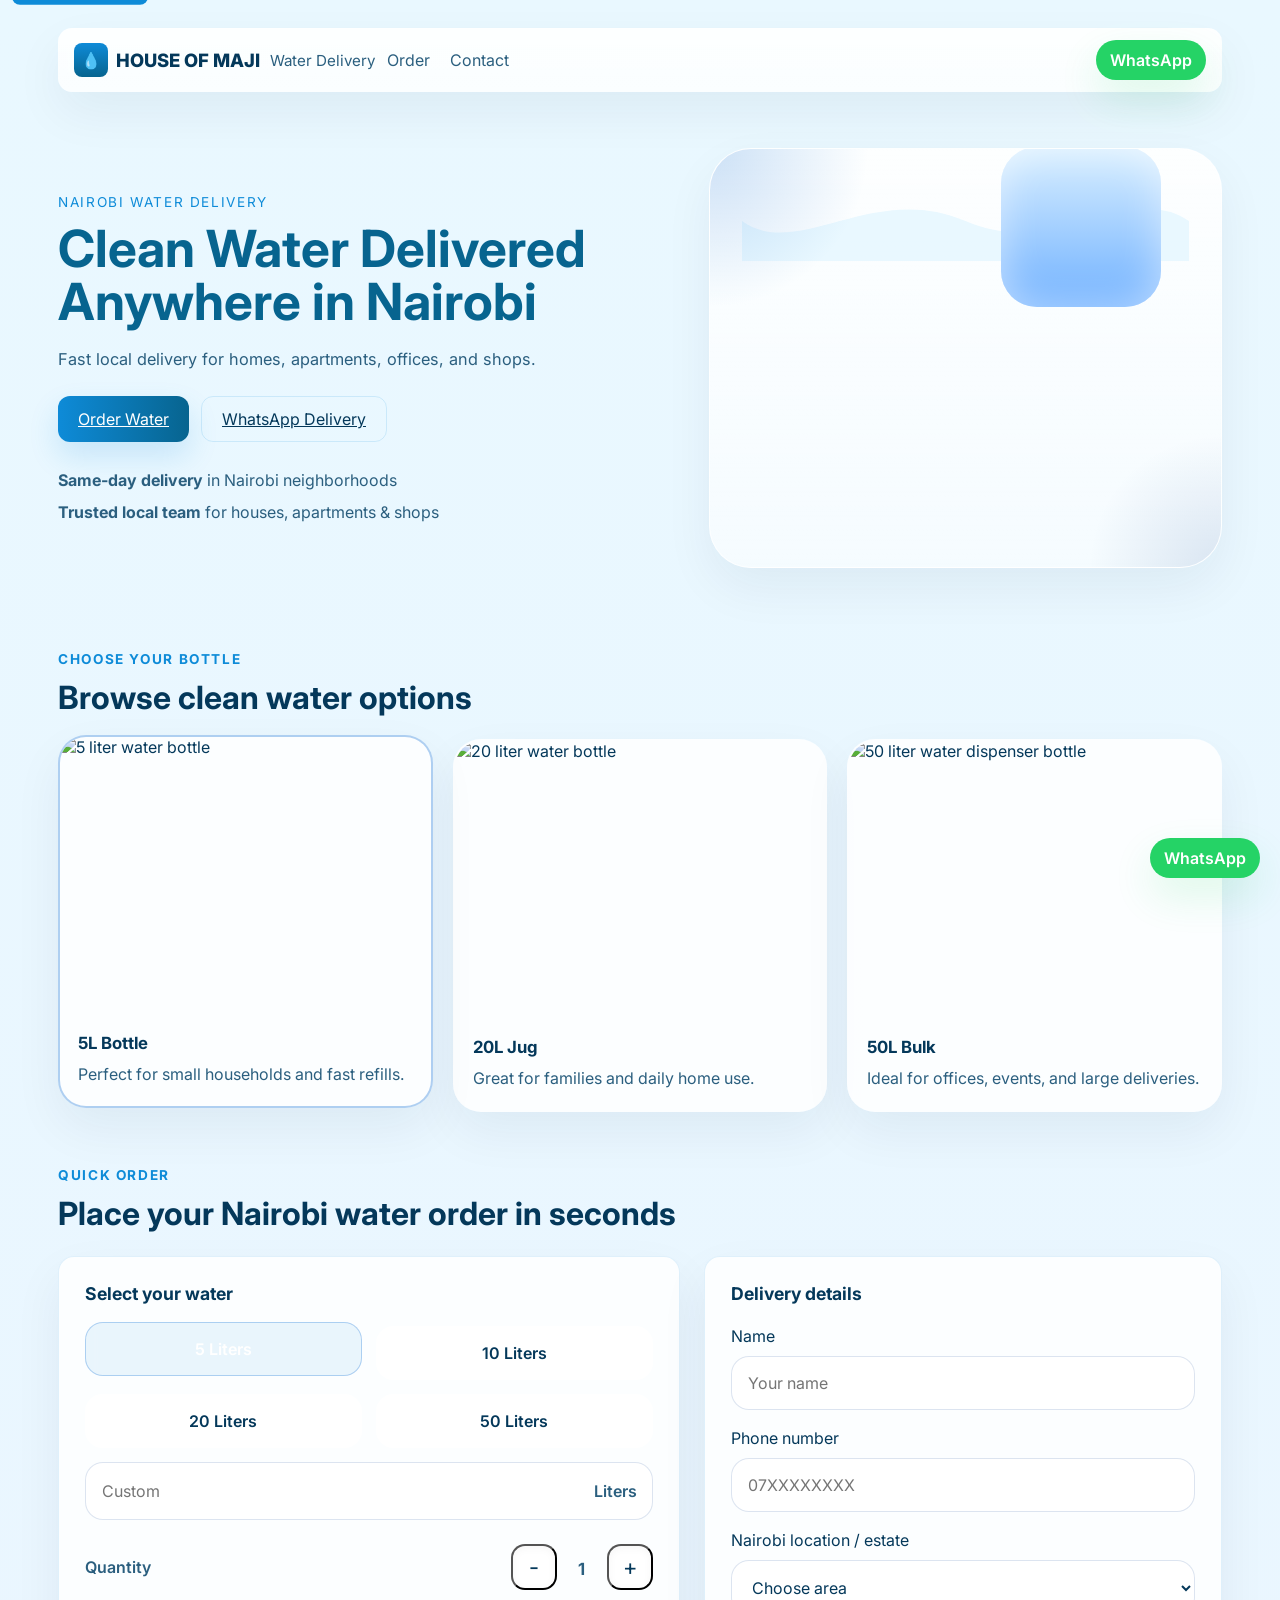
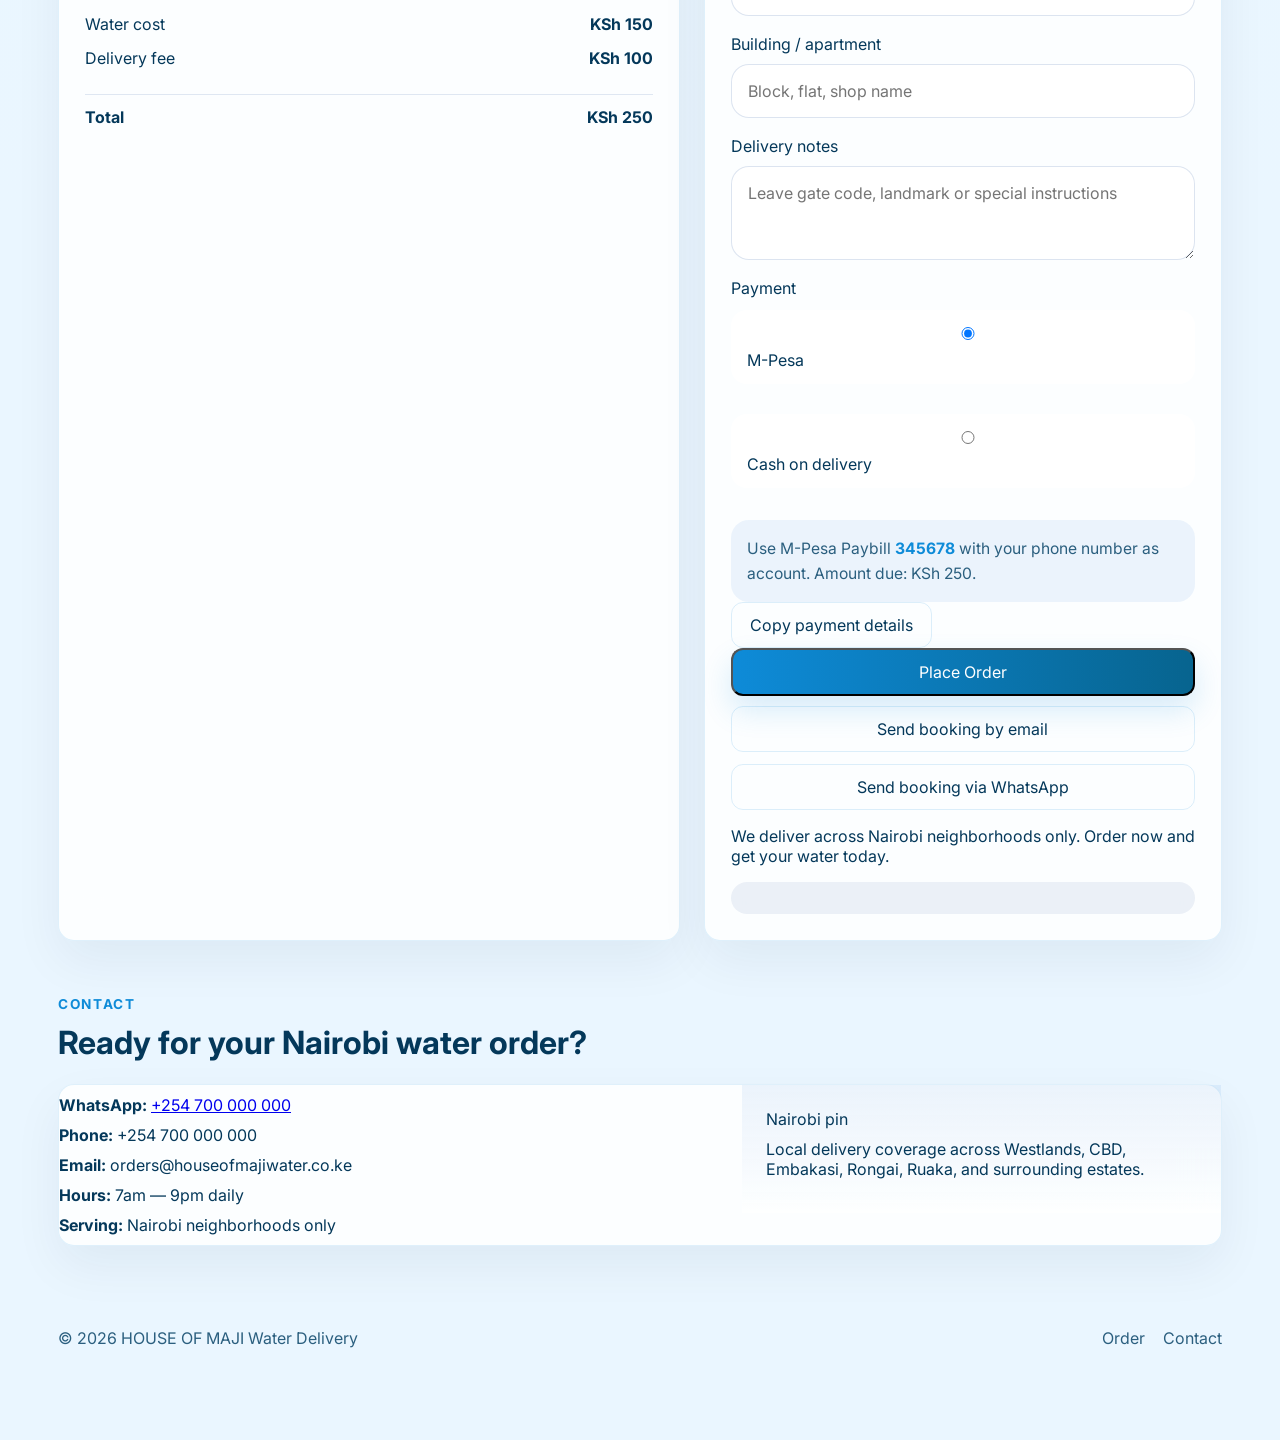
==== commit 872e1c32: "update site" ====
--- a/index.html
+++ b/index.html
@@ -72,16 +72,13 @@
           </div>
         </div>
         <div class="hero-visual">
-          <div class="visual-card" role="img" aria-label="Map of Nairobi with delivery coverage">
-            <!-- Decorative SVG wave for polish -->
+          <div class="visual-card" role="img" aria-label="Premium water delivery illustration">
             <svg class="hero-wave" width="100%" height="80" viewBox="0 0 1200 80" preserveAspectRatio="none" aria-hidden="true">
               <path d="M0,40 C150,80 350,0 600,40 C850,80 1050,0 1200,40 L1200,100 L0,100 Z" fill="#e7f8ff" opacity="0.9"></path>
             </svg>
-            <div class="visual-map">Nairobi</div>
-            <div class="visual-packages">
-              <span>5L</span><span>20L</span><span>50L</span>
-            </div>
-            <div class="visual-rider"></div>
+            <div class="visual-highlight">
+              <div class="visual-rider"></div>
+            </div>
           </div>
         </div>
       </section>
--- a/styles.css
+++ b/styles.css
@@ -10,7 +10,12 @@
   --accent:#07648f;
   --border:rgba(14,139,216,0.12);
   --shadow:0 20px 50px rgba(6,34,72,0.06);
-  --radius:14px;
+  --radius:16px;
+  --radius-lg:20px;
+  --space:8px; /* 8px spacing grid */
+  --primary-dark:#074b75;
+  --primary-soft:rgba(14,139,216,0.08);
+  --gradient:linear-gradient(90deg,var(--primary),#4bc6e5 80%);
 }
 
 *{box-sizing:border-box}
@@ -27,8 +32,9 @@
 .mobile-nav a{display:block;padding:8px 10px;color:var(--text);text-decoration:none}
 .mobile-nav a:hover{background:rgba(14,139,216,0.04);border-radius:8px}
 
-.site-header{display:flex;align-items:center;justify-content:space-between;gap:12px;position:sticky;top:12px;z-index:40;backdrop-filter:blur(8px) saturate(120%);background:linear-gradient(180deg,rgba(255,255,255,0.92),rgba(255,255,255,0.8));padding:12px 16px;border-radius:14px;box-shadow:var(--shadow)}
-.brand-row{display:flex;align-items:center;gap:10px}
+.site-header{display:flex;align-items:center;justify-content:space-between;gap:12px;position:sticky;top:12px;z-index:40;backdrop-filter:blur(8px) saturate(120%);background:linear-gradient(180deg,rgba(255,255,255,0.92),rgba(255,255,255,0.8));padding:12px 16px;border-radius:14px;box-shadow:var(--shadow);flex-wrap:wrap}
+.brand-row{display:flex;align-items:center;gap:10px;min-width:220px}
+.header-actions{display:flex;gap:10px;align-items:center;margin-left:auto}
 .brand-logo{font-size:1.15rem;font-weight:800;display:flex;align-items:center;gap:8px}
 .logo-mark{display:inline-grid;place-items:center;width:34px;height:34px;border-radius:8px;background:linear-gradient(180deg,var(--primary),var(--accent));color:#fff;font-size:16px}
 .brand-tag{color:var(--text-muted);font-size:.95rem}
@@ -49,11 +55,53 @@
 .button.primary{background:linear-gradient(90deg,var(--primary),var(--accent));color:#fff;box-shadow:0 14px 30px rgba(14,139,216,0.16)}
 .button.secondary{background:var(--surface);color:var(--text)}
 
+/* Button hover scale + glow */
+.button.primary:hover{transform:scale(1.04);box-shadow:0 26px 50px rgba(14,139,216,0.18),0 6px 18px rgba(11,72,124,0.06)}
+.button.secondary{border:1px solid rgba(14,139,216,0.14);background:transparent}
+.button.secondary:hover{transform:scale(1.02);box-shadow:0 10px 24px rgba(6,34,72,0.06)}
+
+/* Input focus */
+input:focus,textarea:focus,select:focus{outline:none;box-shadow:0 6px 20px rgba(14,139,216,0.12);border-color:var(--primary)}
+
+/* Fade-in reveal used for scroll animations */
+.reveal{opacity:0;transform:translateY(12px);transition:opacity .6s ease,transform .6s cubic-bezier(.2,.9,.2,1)}
+.reveal.in-view{opacity:1;transform:none}
+
+/* Soft floating for hero elements */
+@keyframes floaty{0%{transform:translateY(0)}50%{transform:translateY(-8px)}100%{transform:translateY(0)}}
+.float-slow{animation:floaty 6s ease-in-out infinite}
+
+/* Pricing grid */
+.pricing-grid{display:grid;gap:20px;grid-template-columns:repeat(3,1fr)}
+.pricing-card{background:var(--surface);border-radius:var(--radius);padding:22px;border:1px solid var(--border);box-shadow:0 18px 40px rgba(6,34,72,0.04);transition:transform .28s ease,box-shadow .28s ease}
+.pricing-card:hover{transform:translateY(-8px) scale(1.02);box-shadow:0 30px 70px rgba(6,34,72,0.08)}
+.pricing-card h3{margin:0 0 6px;font-size:1.1rem}
+.pricing-price{font-size:1.6rem;font-weight:800;color:var(--primary-dark);margin:8px 0}
+.pricing-features{margin:10px 0 0;color:var(--text-muted);line-height:1.6}
+.badge-popular{position:absolute;right:14px;top:14px;background:linear-gradient(90deg,#ffb84d,#ff7a59);color:#08263a;padding:6px 10px;border-radius:999px;font-weight:800;box-shadow:0 8px 24px rgba(255,123,89,0.12)}
+
+/* Make pricing responsive */
+@media(max-width:1100px){.pricing-grid{grid-template-columns:repeat(2,1fr)}}
+@media(max-width:620px){.pricing-grid{grid-template-columns:1fr}}
+
+/* Testimonials */
+.testimonials{display:grid;gap:18px}
+.testimonial-card{background:var(--surface);padding:18px;border-radius:18px;box-shadow:0 18px 40px rgba(6,34,72,0.04);transition:transform .2s ease}
+.testimonial-card:hover{transform:translateY(-6px)}
+.testimonial-stars{color:#f6c54a;margin-bottom:8px}
+
+/* Sticky WhatsApp */
+.sticky-whatsapp{position:fixed;right:18px;bottom:18px;z-index:120;width:62px;height:62px;border-radius:999px;background:#25d366;color:#fff;display:inline-flex;align-items:center;justify-content:center;box-shadow:0 18px 40px rgba(37,211,102,0.14);transition:transform .18s ease,box-shadow .18s ease}
+.sticky-whatsapp:hover{transform:translateY(-6px) scale(1.04);box-shadow:0 30px 70px rgba(37,211,102,0.18)}
+
+/* Utility: center container max width */
+.container{max-width:1200px;margin:0 auto;padding:0 18px}
+
 .hero-visual{display:flex;justify-content:center;align-items:center}
 .visual-card{width:min(520px,100%);min-height:320px;border-radius:14px;background:linear-gradient(180deg,rgba(255,255,255,0.98),rgba(245,255,255,0.96));box-shadow:0 18px 40px rgba(6,34,72,0.04);border:1px solid var(--border);padding:20px;position:relative;overflow:hidden}
-.visual-map{margin-bottom:18px;border-radius:12px;background:linear-gradient(180deg,rgba(14,139,216,0.06),rgba(255,255,255,0.6));color:var(--accent);padding:20px;font-size:1.6rem;font-weight:700}
-.visual-packages{display:flex;gap:10px}
-.visual-packages span{background:#fff;color:var(--accent);border-radius:10px;padding:8px 12px;box-shadow:0 12px 22px rgba(14,139,216,0.04)}
+.visual-highlight{position:relative;margin-top:18px;display:flex;justify-content:center;align-items:center;padding:26px 20px}
+.visual-highlight::before{content:'';position:absolute;inset:12px;border-radius:28px;background:radial-gradient(circle at top,left,rgba(14,139,216,0.16),transparent 28%);opacity:.9}
+.visual-rider{position:relative;width:140px;height:140px;border-radius:28px;background:linear-gradient(180deg,#d9efff 0%,#70b1ff 100%);box-shadow:inset 0 0 30px rgba(255,255,255,0.55);}
 
 .gallery-grid{display:grid;grid-template-columns:repeat(auto-fit,minmax(200px,1fr));gap:18px}
 .gallery-card{border-radius:12px;overflow:hidden;cursor:pointer;border:1px solid rgba(6,34,72,0.04);transition:transform .18s ease,box-shadow .18s ease;background:linear-gradient(180deg,rgba(255,255,255,0.98),var(--surface));box-shadow:0 12px 30px rgba(6,34,72,0.04)}
--- a/styles.css
+++ b/styles.css
@@ -10,7 +10,12 @@
   --accent:#07648f;
   --border:rgba(14,139,216,0.12);
   --shadow:0 20px 50px rgba(6,34,72,0.06);
-  --radius:14px;
+  --radius:16px;
+  --radius-lg:20px;
+  --space:8px; /* 8px spacing grid */
+  --primary-dark:#074b75;
+  --primary-soft:rgba(14,139,216,0.08);
+  --gradient:linear-gradient(90deg,var(--primary),#4bc6e5 80%);
 }
 
 *{box-sizing:border-box}
@@ -27,8 +32,9 @@
 .mobile-nav a{display:block;padding:8px 10px;color:var(--text);text-decoration:none}
 .mobile-nav a:hover{background:rgba(14,139,216,0.04);border-radius:8px}
 
-.site-header{display:flex;align-items:center;justify-content:space-between;gap:12px;position:sticky;top:12px;z-index:40;backdrop-filter:blur(8px) saturate(120%);background:linear-gradient(180deg,rgba(255,255,255,0.92),rgba(255,255,255,0.8));padding:12px 16px;border-radius:14px;box-shadow:var(--shadow)}
-.brand-row{display:flex;align-items:center;gap:10px}
+.site-header{display:flex;align-items:center;justify-content:space-between;gap:12px;position:sticky;top:12px;z-index:40;backdrop-filter:blur(8px) saturate(120%);background:linear-gradient(180deg,rgba(255,255,255,0.92),rgba(255,255,255,0.8));padding:12px 16px;border-radius:14px;box-shadow:var(--shadow);flex-wrap:wrap}
+.brand-row{display:flex;align-items:center;gap:10px;min-width:220px}
+.header-actions{display:flex;gap:10px;align-items:center;margin-left:auto}
 .brand-logo{font-size:1.15rem;font-weight:800;display:flex;align-items:center;gap:8px}
 .logo-mark{display:inline-grid;place-items:center;width:34px;height:34px;border-radius:8px;background:linear-gradient(180deg,var(--primary),var(--accent));color:#fff;font-size:16px}
 .brand-tag{color:var(--text-muted);font-size:.95rem}
@@ -49,11 +55,53 @@
 .button.primary{background:linear-gradient(90deg,var(--primary),var(--accent));color:#fff;box-shadow:0 14px 30px rgba(14,139,216,0.16)}
 .button.secondary{background:var(--surface);color:var(--text)}
 
+/* Button hover scale + glow */
+.button.primary:hover{transform:scale(1.04);box-shadow:0 26px 50px rgba(14,139,216,0.18),0 6px 18px rgba(11,72,124,0.06)}
+.button.secondary{border:1px solid rgba(14,139,216,0.14);background:transparent}
+.button.secondary:hover{transform:scale(1.02);box-shadow:0 10px 24px rgba(6,34,72,0.06)}
+
+/* Input focus */
+input:focus,textarea:focus,select:focus{outline:none;box-shadow:0 6px 20px rgba(14,139,216,0.12);border-color:var(--primary)}
+
+/* Fade-in reveal used for scroll animations */
+.reveal{opacity:0;transform:translateY(12px);transition:opacity .6s ease,transform .6s cubic-bezier(.2,.9,.2,1)}
+.reveal.in-view{opacity:1;transform:none}
+
+/* Soft floating for hero elements */
+@keyframes floaty{0%{transform:translateY(0)}50%{transform:translateY(-8px)}100%{transform:translateY(0)}}
+.float-slow{animation:floaty 6s ease-in-out infinite}
+
+/* Pricing grid */
+.pricing-grid{display:grid;gap:20px;grid-template-columns:repeat(3,1fr)}
+.pricing-card{background:var(--surface);border-radius:var(--radius);padding:22px;border:1px solid var(--border);box-shadow:0 18px 40px rgba(6,34,72,0.04);transition:transform .28s ease,box-shadow .28s ease}
+.pricing-card:hover{transform:translateY(-8px) scale(1.02);box-shadow:0 30px 70px rgba(6,34,72,0.08)}
+.pricing-card h3{margin:0 0 6px;font-size:1.1rem}
+.pricing-price{font-size:1.6rem;font-weight:800;color:var(--primary-dark);margin:8px 0}
+.pricing-features{margin:10px 0 0;color:var(--text-muted);line-height:1.6}
+.badge-popular{position:absolute;right:14px;top:14px;background:linear-gradient(90deg,#ffb84d,#ff7a59);color:#08263a;padding:6px 10px;border-radius:999px;font-weight:800;box-shadow:0 8px 24px rgba(255,123,89,0.12)}
+
+/* Make pricing responsive */
+@media(max-width:1100px){.pricing-grid{grid-template-columns:repeat(2,1fr)}}
+@media(max-width:620px){.pricing-grid{grid-template-columns:1fr}}
+
+/* Testimonials */
+.testimonials{display:grid;gap:18px}
+.testimonial-card{background:var(--surface);padding:18px;border-radius:18px;box-shadow:0 18px 40px rgba(6,34,72,0.04);transition:transform .2s ease}
+.testimonial-card:hover{transform:translateY(-6px)}
+.testimonial-stars{color:#f6c54a;margin-bottom:8px}
+
+/* Sticky WhatsApp */
+.sticky-whatsapp{position:fixed;right:18px;bottom:18px;z-index:120;width:62px;height:62px;border-radius:999px;background:#25d366;color:#fff;display:inline-flex;align-items:center;justify-content:center;box-shadow:0 18px 40px rgba(37,211,102,0.14);transition:transform .18s ease,box-shadow .18s ease}
+.sticky-whatsapp:hover{transform:translateY(-6px) scale(1.04);box-shadow:0 30px 70px rgba(37,211,102,0.18)}
+
+/* Utility: center container max width */
+.container{max-width:1200px;margin:0 auto;padding:0 18px}
+
 .hero-visual{display:flex;justify-content:center;align-items:center}
 .visual-card{width:min(520px,100%);min-height:320px;border-radius:14px;background:linear-gradient(180deg,rgba(255,255,255,0.98),rgba(245,255,255,0.96));box-shadow:0 18px 40px rgba(6,34,72,0.04);border:1px solid var(--border);padding:20px;position:relative;overflow:hidden}
-.visual-map{margin-bottom:18px;border-radius:12px;background:linear-gradient(180deg,rgba(14,139,216,0.06),rgba(255,255,255,0.6));color:var(--accent);padding:20px;font-size:1.6rem;font-weight:700}
-.visual-packages{display:flex;gap:10px}
-.visual-packages span{background:#fff;color:var(--accent);border-radius:10px;padding:8px 12px;box-shadow:0 12px 22px rgba(14,139,216,0.04)}
+.visual-highlight{position:relative;margin-top:18px;display:flex;justify-content:center;align-items:center;padding:26px 20px}
+.visual-highlight::before{content:'';position:absolute;inset:12px;border-radius:28px;background:radial-gradient(circle at top,left,rgba(14,139,216,0.16),transparent 28%);opacity:.9}
+.visual-rider{position:relative;width:140px;height:140px;border-radius:28px;background:linear-gradient(180deg,#d9efff 0%,#70b1ff 100%);box-shadow:inset 0 0 30px rgba(255,255,255,0.55);}
 
 .gallery-grid{display:grid;grid-template-columns:repeat(auto-fit,minmax(200px,1fr));gap:18px}
 .gallery-card{border-radius:12px;overflow:hidden;cursor:pointer;border:1px solid rgba(6,34,72,0.04);transition:transform .18s ease,box-shadow .18s ease;background:linear-gradient(180deg,rgba(255,255,255,0.98),var(--surface));box-shadow:0 12px 30px rgba(6,34,72,0.04)}
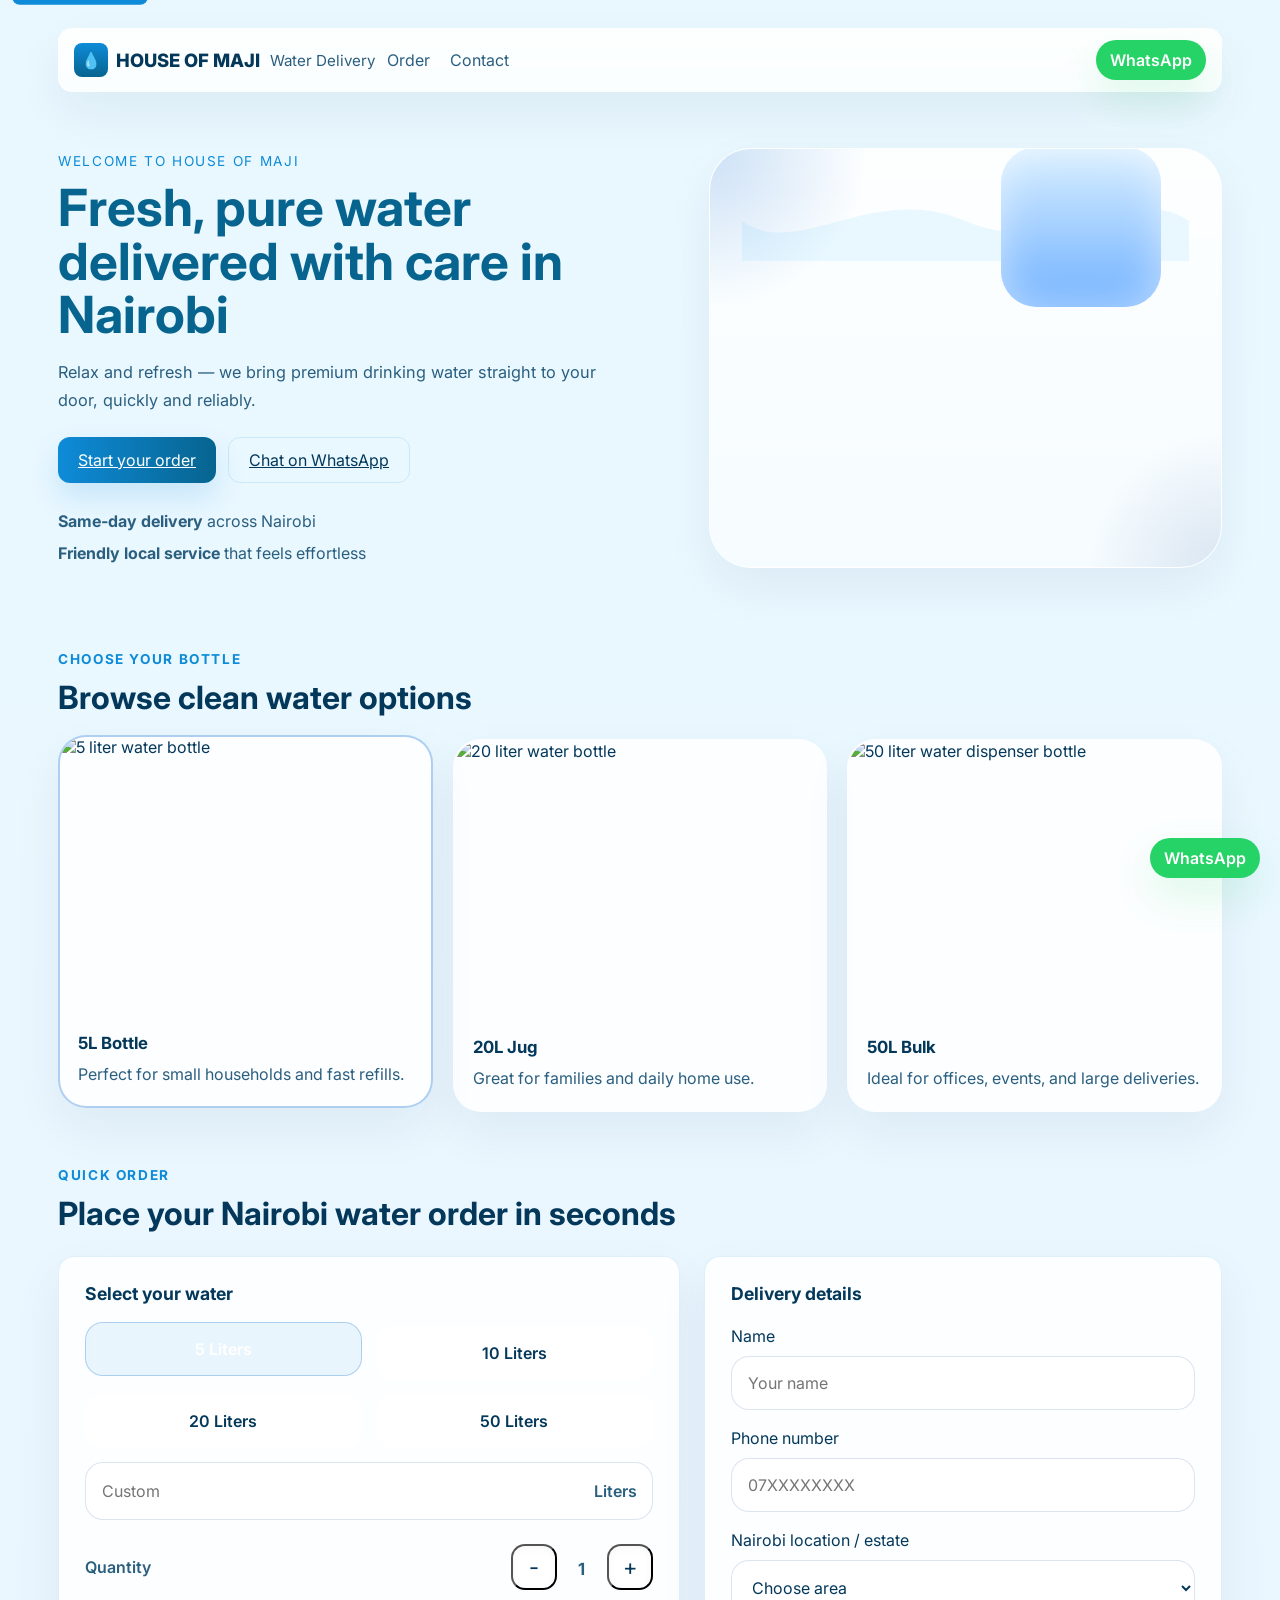
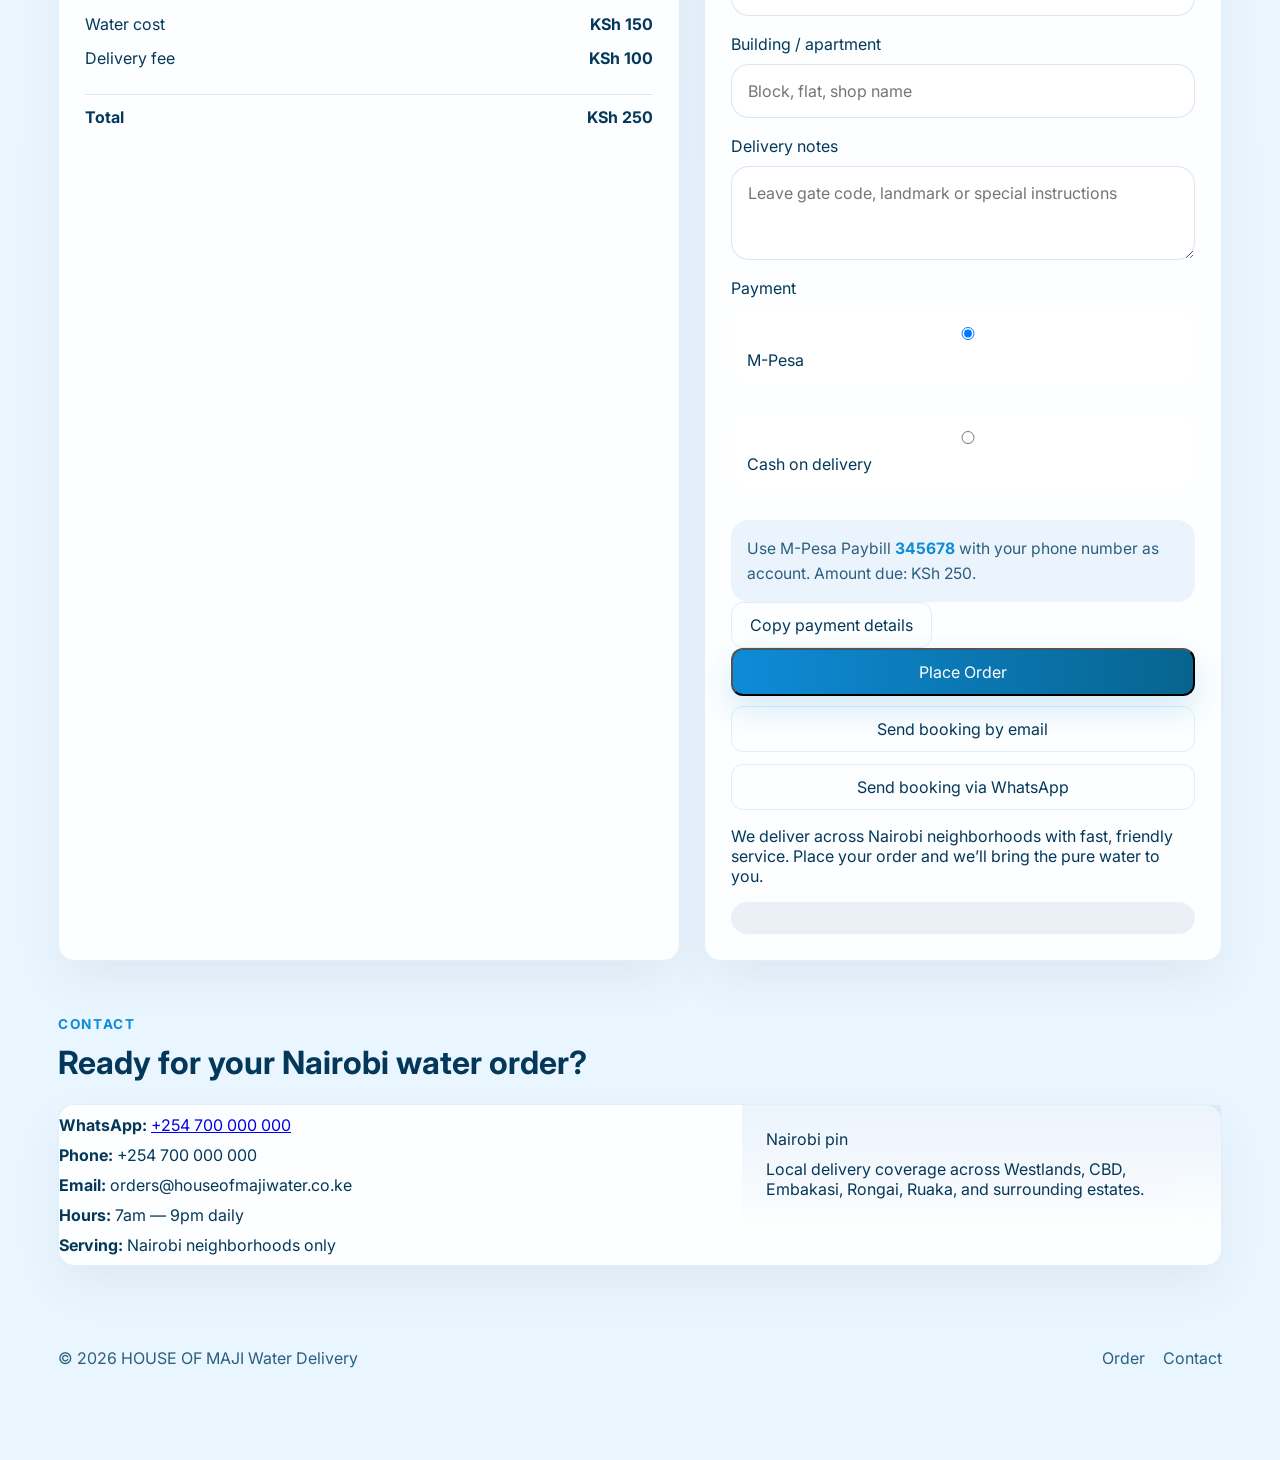
==== commit 4b69c28f: "update site" ====
--- a/index.html
+++ b/index.html
@@ -59,16 +59,16 @@
       <section aria-hidden="true" class="hero-decorative" />
       <section class="hero-section" id="hero">
         <div class="hero-copy">
-          <p class="eyebrow">Nairobi water delivery</p>
-          <h1>Clean Water Delivered Anywhere in Nairobi</h1>
-          <p class="hero-text">Fast local delivery for homes, apartments, offices, and shops.</p>
+          <p class="eyebrow">Welcome to HOUSE OF MAJI</p>
+          <h1>Fresh, pure water delivered with care in Nairobi</h1>
+          <p class="hero-text">Relax and refresh — we bring premium drinking water straight to your door, quickly and reliably.</p>
           <div class="hero-actions">
-            <a class="button primary" href="#order">Order Water</a>
-            <a class="button secondary" href="https://wa.me/254700000000" target="_blank" rel="noreferrer">WhatsApp Delivery</a>
+            <a class="button primary" href="#order">Start your order</a>
+            <a class="button secondary" href="https://wa.me/254700000000" target="_blank" rel="noreferrer">Chat on WhatsApp</a>
           </div>
           <div class="hero-highlights">
-            <div><strong>Same-day delivery</strong> in Nairobi neighborhoods</div>
-            <div><strong>Trusted local team</strong> for houses, apartments & shops</div>
+            <div><strong>Same-day delivery</strong> across Nairobi</div>
+            <div><strong>Friendly local service</strong> that feels effortless</div>
           </div>
         </div>
         <div class="hero-visual">
@@ -210,7 +210,7 @@
               <button type="button" class="button secondary full" id="emailOrderBtn">Send booking by email</button>
               <button type="button" class="button secondary full" id="whatsappOrderBtn">Send booking via WhatsApp</button>
             </div>
-            <p class="order-note">We deliver across Nairobi neighborhoods only. Order now and get your water today.</p>
+            <p class="order-note">We deliver across Nairobi neighborhoods with fast, friendly service. Place your order and we’ll bring the pure water to you.</p>
             <div id="orderFeedback" class="order-feedback"></div>
           </form>
         </div>
